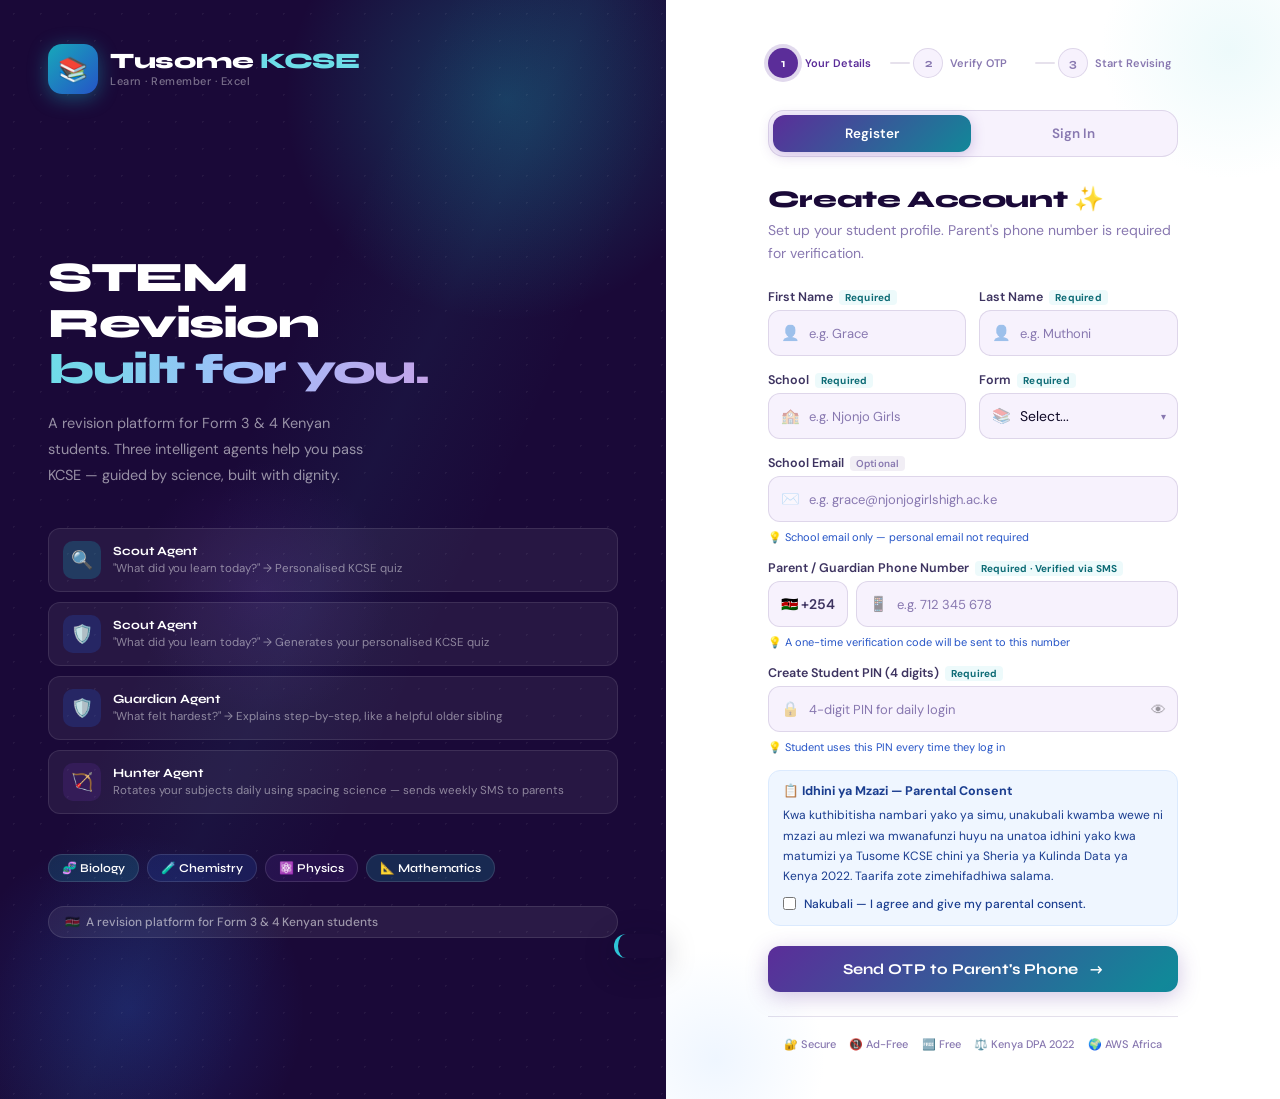
==== index.html @ 40c986d8 "Rename 01-login.html to index.html" ====
<!DOCTYPE html>
<html lang="en">
<head>
<meta charset="UTF-8">
<meta name="viewport" content="width=device-width, initial-scale=1.0">
<title>Tusome KCSE — Ingia / Login</title>
<link href="https://fonts.googleapis.com/css2?family=Syne:wght@400;600;700;800&family=DM+Sans:wght@300;400;500;600&display=swap" rel="stylesheet">
<style>
/* =============================================
   TOKENS — Purple · Teal · Blue
   ============================================= */
:root{
  --p900:#1A0938; --p800:#2A1050; --p700:#3B1870;
  --p600:#5B2D99; --p500:#7B45BF; --p400:#9E6DD4;
  --p300:#C4A3E8; --p100:#EDE5F8; --p50:#F7F2FD;

  --t800:#084F57; --t700:#0D6B75; --t600:#118899;
  --t500:#17A8BA; --t400:#2EC4D6; --t300:#6DDDE8;
  --t100:#CCF3F7; --t50:#EDFAFB;

  --b900:#0C1E4A; --b700:#1A3D8F;
  --b600:#2554C7; --b500:#3B6FE8; --b400:#6B93F0;
  --b300:#A3BCFA; --b100:#DBEAFE; --b50:#EFF6FF;

  --white:#FFFFFF;
  --bg:#F2EFFE;
  --text:#0E0826;
  --text2:#3D3360;
  --text3:#8878B0;
  --border:rgba(59,24,112,.13);
  --border2:rgba(59,24,112,.07);

  --ff-h:'Syne',sans-serif;
  --ff-b:'DM Sans',sans-serif;
  --r-xl:24px; --r-lg:16px; --r-md:12px; --r-sm:8px;
  --shadow-lg:0 24px 60px rgba(14,8,38,.2);
  --shadow-md:0 8px 30px rgba(14,8,38,.12);
  --shadow-sm:0 2px 12px rgba(14,8,38,.08);
}

*,*::before,*::after{margin:0;padding:0;box-sizing:border-box}
html{font-size:16px;-webkit-font-smoothing:antialiased}
body{font-family:var(--ff-b);background:var(--bg);color:var(--text);min-height:100vh;overflow-x:hidden}

/* =============================================
   PAGE SPLIT
   ============================================= */
.page{display:grid;grid-template-columns:52% 48%;min-height:100vh}

/* =============================================
   HERO — LEFT
   ============================================= */
.hero{
  position:relative;overflow:hidden;
  display:flex;flex-direction:column;
  padding:2.75rem 3rem;
  background:var(--p900);
}
.hbg{position:absolute;inset:0;z-index:0}
.hbg .o1{
  position:absolute;top:-140px;right:-80px;width:480px;height:480px;border-radius:50%;
  background:radial-gradient(circle,rgba(23,168,186,.3) 0%,transparent 65%);
}
.hbg .o2{
  position:absolute;bottom:-100px;left:-60px;width:380px;height:380px;border-radius:50%;
  background:radial-gradient(circle,rgba(37,84,199,.28) 0%,transparent 65%);
}
.hbg .o3{
  position:absolute;top:42%;left:20%;width:260px;height:260px;border-radius:50%;
  background:radial-gradient(circle,rgba(91,45,153,.22) 0%,transparent 70%);
}
.hbg .dots{
  position:absolute;inset:0;
  background-image:radial-gradient(circle,rgba(255,255,255,.05) 1px,transparent 1px);
  background-size:27px 27px;
}
.hbg .band{
  position:absolute;inset:0;
  background:linear-gradient(115deg,transparent 38%,rgba(46,196,214,.05) 50%,transparent 62%);
}

/* Logo */
.logo{
  position:relative;z-index:2;
  display:flex;align-items:center;gap:12px;
  margin-bottom:2.75rem;
}
.lmark{
  width:50px;height:50px;border-radius:14px;
  background:linear-gradient(135deg,var(--t500),var(--b600));
  display:flex;align-items:center;justify-content:center;
  font-size:24px;
  box-shadow:0 4px 20px rgba(23,168,186,.45);
}
.lname{display:flex;flex-direction:column;gap:2px}
.lname-main{
  font-family:var(--ff-h);font-size:22px;font-weight:800;
  color:#fff;letter-spacing:-.3px;line-height:1;
}
.lname-main em{font-style:normal;color:var(--t300)}
.lname-tag{font-size:11px;color:rgba(255,255,255,.42);letter-spacing:.5px;font-weight:500}

/* Headline */
.hmain{position:relative;z-index:2;flex:1;display:flex;flex-direction:column;justify-content:center}
.headline{
  font-family:var(--ff-h);font-size:42px;font-weight:800;
  line-height:1.1;letter-spacing:-1.5px;color:#fff;
  margin-bottom:1rem;max-width:380px;
}
.headline .g{
  background:linear-gradient(100deg,var(--t300) 0%,var(--b300) 55%,var(--p300) 100%);
  -webkit-background-clip:text;-webkit-text-fill-color:transparent;
}
.hdesc{
  font-size:14.5px;color:rgba(255,255,255,.55);
  line-height:1.8;max-width:340px;margin-bottom:2.5rem;
}

/* Three Agents */
.agents{display:flex;flex-direction:column;gap:10px;margin-bottom:2.5rem;position:relative;z-index:2}
.agent{
  display:flex;align-items:center;gap:12px;
  background:rgba(255,255,255,.06);border:1px solid rgba(255,255,255,.1);
  border-radius:var(--r-md);padding:12px 14px;
  animation:slideIn .5s cubic-bezier(.4,0,.2,1) both;
}
.agent:nth-child(2){animation-delay:.1s}
.agent:nth-child(3){animation-delay:.2s}
@keyframes slideIn{from{opacity:0;transform:translateX(-16px)}to{opacity:1;transform:none}}
.agent-icon{
  width:38px;height:38px;border-radius:10px;
  display:flex;align-items:center;justify-content:center;
  font-size:18px;flex-shrink:0;
}
.ag-s{background:rgba(23,168,186,.25)}
.ag-g{background:rgba(37,84,199,.25)}
.ag-h{background:rgba(91,45,153,.25)}
.agent-name{font-family:var(--ff-h);font-size:12.5px;font-weight:700;color:#fff;margin-bottom:2px}
.agent-desc{font-size:11.5px;color:rgba(255,255,255,.48);line-height:1.5}

/* Subjects row */
.subjs{
  display:flex;gap:8px;flex-wrap:wrap;
  position:relative;z-index:2;margin-bottom:1.5rem;
}
.subj-pill{
  padding:6px 13px;border-radius:50px;
  font-size:12px;font-weight:600;font-family:var(--ff-h);
  color:#fff;border:1px solid rgba(255,255,255,.12);
}
.sp-t{background:rgba(23,168,186,.2)}
.sp-b{background:rgba(37,84,199,.2)}
.sp-p{background:rgba(91,45,153,.2)}

/* Bottom badge */
.kbadge{
  position:relative;z-index:2;
  display:inline-flex;align-items:center;gap:7px;
  background:rgba(255,255,255,.07);border:1px solid rgba(255,255,255,.11);
  border-radius:50px;padding:7px 16px;
  font-size:12px;color:rgba(255,255,255,.55);font-weight:500;
}

/* =============================================
   FORM PANEL — RIGHT
   ============================================= */
.fpanel{
  background:var(--white);
  display:flex;align-items:center;justify-content:center;
  padding:3rem 3.5rem;position:relative;overflow:hidden;
}
.fpanel::before{
  content:'';position:absolute;top:-80px;right:-80px;width:260px;height:260px;border-radius:50%;
  background:radial-gradient(circle,var(--t50) 0%,transparent 70%);pointer-events:none;
}
.fpanel::after{
  content:'';position:absolute;bottom:-70px;left:-60px;width:220px;height:220px;border-radius:50%;
  background:radial-gradient(circle,var(--b50) 0%,transparent 70%);pointer-events:none;
}
.fbox{width:100%;max-width:410px;position:relative;z-index:1}

/* ---- STEP INDICATOR ---- */
.steps{display:flex;align-items:center;margin-bottom:2rem}
.step-item{display:flex;align-items:center;gap:7px;flex:1}
.sc{
  width:30px;height:30px;border-radius:50%;
  display:flex;align-items:center;justify-content:center;
  font-size:12px;font-weight:700;font-family:var(--ff-h);
  flex-shrink:0;transition:all .3s;
}
.step-item.done   .sc{background:var(--t500);color:#fff}
.step-item.active .sc{background:var(--p600);color:#fff;box-shadow:0 0 0 4px rgba(91,45,153,.18)}
.step-item.idle   .sc{background:var(--p50);color:var(--text3);border:1.5px solid var(--border)}
.slbl{font-size:11px;font-weight:600;transition:color .3s;white-space:nowrap}
.step-item.done   .slbl{color:var(--t600)}
.step-item.active .slbl{color:var(--p600)}
.step-item.idle   .slbl{color:var(--text3)}
.sline{flex:none;width:20px;height:2px;background:var(--border);margin:0 3px;border-radius:99px;transition:background .3s}
.sline.done{background:var(--t400)}

/* ---- TAB SWITCH (step1 only) ---- */
.tabs{
  display:grid;grid-template-columns:1fr 1fr;
  background:var(--p50);border-radius:var(--r-lg);
  padding:4px;gap:4px;margin-bottom:1.75rem;
  border:1px solid var(--border);
}
.tbtn{
  padding:10px;border:none;border-radius:var(--r-md);
  font-size:13.5px;font-weight:600;font-family:var(--ff-b);
  cursor:pointer;color:var(--text3);background:transparent;transition:all .25s;
}
.tbtn.on{
  background:linear-gradient(135deg,var(--p600),var(--t600));
  color:#fff;box-shadow:0 3px 14px rgba(91,45,153,.25);
}

/* ---- FORM HEADER ---- */
.fhead{margin-bottom:1.5rem}
.fhead h2{
  font-family:var(--ff-h);font-size:24px;font-weight:800;
  color:var(--p900);letter-spacing:-.4px;margin-bottom:5px;
}
.fhead p{font-size:14px;color:var(--text3);line-height:1.65}
.fhead .sw{font-size:12.5px;color:var(--t700);font-style:italic;margin-top:4px}

/* ---- MSG ---- */
.msg{
  border-radius:var(--r-md);padding:10px 14px;
  font-size:13px;font-weight:500;margin-bottom:1rem;
  display:none;align-items:center;gap:8px;line-height:1.5;
}
.msg.err {background:#FEF2F2;color:#B91C1C;border:1px solid #FECACA;display:flex}
.msg.ok  {background:var(--t50);color:var(--t800);border:1px solid var(--t100);display:flex}
.msg.info{background:var(--b50);color:var(--b700);border:1px solid var(--b100);display:flex}

/* ---- FIELDS ---- */
.fields{display:flex;flex-direction:column;gap:1rem}
.field{display:flex;flex-direction:column;gap:5px}
.field label{
  font-size:12.5px;font-weight:600;color:var(--text2);
  display:flex;align-items:center;gap:6px;
}
.opt-badge{
  font-size:10px;font-weight:600;color:var(--text3);
  background:var(--border2);border-radius:4px;
  padding:1px 6px;letter-spacing:.2px;
}
.req-badge{
  font-size:10px;font-weight:700;color:var(--t700);
  background:var(--t50);border-radius:4px;
  padding:1px 6px;letter-spacing:.2px;
}
.fi{position:relative}
.fic{
  position:absolute;left:13px;top:50%;transform:translateY(-50%);
  font-size:15px;pointer-events:none;opacity:.4;
}
.fi input,.fi select{
  width:100%;padding:13px 16px 13px 40px;
  border:1.5px solid var(--border);border-radius:var(--r-md);
  font-size:14px;font-family:var(--ff-b);color:var(--text);
  background:var(--p50);outline:none;
  transition:all .2s;-webkit-appearance:none;appearance:none;
}
.fi input::placeholder{color:var(--text3);font-size:13px}
.fi input:focus,.fi select:focus{
  border-color:var(--t500);background:#fff;
  box-shadow:0 0 0 4px rgba(23,168,186,.12);
}
.hint{font-size:11px;color:var(--b600);display:flex;align-items:center;gap:4px;margin-top:3px}
.frow{display:grid;grid-template-columns:1fr 1fr;gap:.8rem}
.eye{
  position:absolute;right:12px;top:50%;transform:translateY(-50%);
  background:none;border:none;cursor:pointer;
  font-size:15px;opacity:.38;transition:opacity .2s;
}
.eye:hover{opacity:.75}
.sarr{
  position:absolute;right:12px;top:50%;transform:translateY(-50%);
  font-size:10px;color:var(--text3);pointer-events:none;
}

/* Phone row */
.phone-row{display:flex;gap:8px}
.phone-code{
  padding:13px 12px;border:1.5px solid var(--border);border-radius:var(--r-md);
  background:var(--p50);font-size:14px;font-weight:600;color:var(--text2);
  display:flex;align-items:center;gap:6px;flex-shrink:0;
}
.fi-phone{flex:1}

/* OTP boxes */
.otp-row{display:flex;gap:10px;justify-content:center;margin:.75rem 0}
.otp-box{
  width:54px;height:62px;border:1.5px solid var(--border);
  border-radius:var(--r-md);background:var(--p50);
  font-size:24px;font-weight:800;font-family:var(--ff-h);
  text-align:center;color:var(--p700);outline:none;transition:all .2s;
}
.otp-box:focus{border-color:var(--t500);background:#fff;box-shadow:0 0 0 4px rgba(23,168,186,.12)}
.otp-box.filled{border-color:var(--p400)}

/* Resend */
.resend{text-align:center;font-size:13px;color:var(--text3);margin-top:.5rem}
.resend a{color:var(--t600);font-weight:600;cursor:pointer;text-decoration:none}
.resend a:hover{text-decoration:underline}

/* Consent box */
.consent-box{
  background:var(--b50);border:1px solid var(--b100);
  border-radius:var(--r-md);padding:12px 14px;
}
.consent-title{font-size:12.5px;font-weight:700;color:var(--b700);margin-bottom:6px}
.consent-text{font-size:12px;color:var(--b700);line-height:1.7;margin-bottom:8px}
.consent-check{display:flex;align-items:flex-start;gap:8px;cursor:pointer}
.consent-check input{margin-top:2px;accent-color:var(--b600);cursor:pointer}
.consent-check span{font-size:12px;color:var(--b700);font-weight:500;line-height:1.5}

/* Submit */
.bgo{
  width:100%;padding:14px;border:none;border-radius:var(--r-md);
  font-size:15px;font-weight:700;font-family:var(--ff-h);
  cursor:pointer;color:#fff;position:relative;
  background:linear-gradient(135deg,var(--p600) 0%,var(--t600) 50%,var(--b600) 100%);
  background-size:200% 100%;
  box-shadow:0 5px 22px rgba(91,45,153,.28);
  transition:all .3s;letter-spacing:.1px;
  margin-top:.25rem;
}
.bgo:hover{
  background-position:right center;
  transform:translateY(-2px);
  box-shadow:0 10px 30px rgba(23,168,186,.35);
}
.bgo:active{transform:translateY(0)}
.bgo .arr{display:inline-block;margin-left:7px;transition:transform .25s}
.bgo:hover .arr{transform:translateX(5px)}

/* Back */
.back-btn{
  display:inline-flex;align-items:center;gap:5px;
  font-size:13px;font-weight:600;color:var(--text3);
  cursor:pointer;margin-bottom:1.25rem;
  background:none;border:none;font-family:var(--ff-b);
  transition:color .2s;padding:0;
}
.back-btn:hover{color:var(--p600)}

/* Existing student card */
.student-card{
  display:flex;align-items:center;gap:12px;
  padding:12px 14px;background:var(--p50);
  border:1.5px solid var(--border);border-radius:var(--r-md);
  cursor:pointer;transition:all .2s;margin-bottom:8px;
}
.student-card:hover{border-color:var(--t500);background:var(--t50)}
.student-avatar{
  width:40px;height:40px;border-radius:50%;
  background:linear-gradient(135deg,var(--p500),var(--t500));
  display:flex;align-items:center;justify-content:center;
  font-size:15px;font-weight:800;color:#fff;font-family:var(--ff-h);
  flex-shrink:0;
}
.student-info{flex:1}
.student-name{font-size:14px;font-weight:700;color:var(--text)}
.student-meta{font-size:12px;color:var(--text3);margin-top:2px}
.student-arrow{font-size:18px;color:var(--text3)}

/* Divider */
.or-div{
  display:flex;align-items:center;gap:10px;
  margin:1.1rem 0;color:var(--text3);font-size:12px;
}
.or-div::before,.or-div::after{content:'';flex:1;height:1px;background:var(--border)}

/* Trust strip */
.trust{
  display:flex;align-items:center;justify-content:center;flex-wrap:wrap;
  gap:.85rem;margin-top:1.5rem;padding-top:1.25rem;border-top:1px solid var(--border);
}
.ti{display:flex;align-items:center;gap:5px;font-size:11px;color:var(--text3);font-weight:500}

/* =============================================
   ANIMATIONS
   ============================================= */
.logo,.hmain,.agents,.subjs,.fbox{animation:up .6s cubic-bezier(.4,0,.2,1) both}
.logo   {animation-delay:.05s}
.hmain  {animation-delay:.1s}
.agents {animation-delay:.15s}
.subjs  {animation-delay:.2s}
.fbox   {animation-delay:.28s}
@keyframes up{from{opacity:0;transform:translateY(20px)}to{opacity:1;transform:none}}

/* TOAST */
.toast{
  position:fixed;bottom:2rem;left:50%;
  transform:translateX(-50%) translateY(90px);
  background:var(--p900);color:#fff;
  padding:12px 24px;border-radius:50px;
  font-size:14px;font-weight:500;
  border-left:4px solid var(--t400);
  z-index:999;transition:transform .35s cubic-bezier(.4,0,.2,1);
  box-shadow:0 8px 32px rgba(14,8,38,.28);white-space:nowrap;
}
.toast.show{transform:translateX(-50%) translateY(0)}

/* RESPONSIVE */
@media(max-width:860px){
  .page{grid-template-columns:1fr}
  .hero{padding:2rem;min-height:auto}
  .headline{font-size:30px}
  .agents{display:none}
  .fpanel{padding:2.5rem 1.5rem}
  .frow{grid-template-columns:1fr}
}
</style>
</head>
<body>
<div class="toast" id="toast"></div>

<div class="page">

  <!-- ===== HERO ===== -->
  <aside class="hero">
    <div class="hbg">
      <div class="o1"></div><div class="o2"></div>
      <div class="o3"></div><div class="dots"></div>
      <div class="band"></div>
    </div>

    <div class="logo">
      <div class="lmark">📚</div>
      <div class="lname">
        <div class="lname-main">Tusome <em>KCSE</em></div>
        <div class="lname-tag">Learn · Remember · Excel</div>
      </div>
    </div>

    <div class="hmain">
      <h1 class="headline">
        STEM Revision<br>
        <span class="g">built for you.</span>
      </h1>
      <p class="hdesc">
        A revision platform for Form 3 &amp; 4 Kenyan students. Three intelligent agents help you pass KCSE — guided by science, built with dignity.
      </p>

      <div class="agents">
        <div class="agent">
          <div class="agent-icon ag-s">🔍</div>
          <div>
            <div class="agent-name">Scout Agent</div>
            <div class="agent-desc">"What did you learn today?" → Personalised KCSE quiz</div>
          </div>
        </div>
        <div class="agent">
          <div class="agent-icon ag-g">🛡️</div>
          <div>
            <div class="agent-name">Scout Agent</div>
            <div class="agent-desc">"What did you learn today?" → Generates your personalised KCSE quiz</div>
          </div>
        </div>
        <div class="agent">
          <div class="agent-icon ag-g">🛡️</div>
          <div>
            <div class="agent-name">Guardian Agent</div>
            <div class="agent-desc">"What felt hardest?" → Explains step-by-step, like a helpful older sibling</div>
          </div>
        </div>
        <div class="agent">
          <div class="agent-icon ag-h">🏹</div>
          <div>
            <div class="agent-name">Hunter Agent</div>
            <div class="agent-desc">Rotates your subjects daily using spacing science — sends weekly SMS to parents</div>
          </div>
        </div>
      </div>

      <div class="subjs">
        <span class="subj-pill sp-t">🧬 Biology</span>
        <span class="subj-pill sp-b">🧪 Chemistry</span>
        <span class="subj-pill sp-p">⚛️ Physics</span>
        <span class="subj-pill sp-t">📐 Mathematics</span>
      </div>

      <div class="kbadge">🇰🇪 &nbsp;A revision platform for Form 3 &amp; 4 Kenyan students</div>
    </div>
    <div></div>
  </aside>

  <!-- ===== FORM PANEL ===== -->
  <main class="fpanel">
    <div class="fbox">

      <!-- Step indicator -->
      <div class="steps" id="stepBar">
        <div class="step-item active" id="si1">
          <div class="sc">1</div>
          <div class="slbl">Your Details</div>
        </div>
        <div class="sline" id="sl1"></div>
        <div class="step-item idle" id="si2">
          <div class="sc">2</div>
          <div class="slbl">Verify OTP</div>
        </div>
        <div class="sline" id="sl2"></div>
        <div class="step-item idle" id="si3">
          <div class="sc">3</div>
          <div class="slbl">Start Revising</div>
        </div>
      </div>

      <div class="msg" id="msg" role="alert"></div>

      <!-- ==============================
           STEP 1 — REGISTER / SIGN IN
           ============================== -->
      <div id="sStep1">
        <div class="tabs">
          <button class="tbtn on" id="tab-reg" onclick="switchTab('reg')">Register</button>
          <button class="tbtn"    id="tab-in"  onclick="switchTab('in')">Sign In</button>
        </div>

        <!-- REGISTER -->
        <div id="fReg">
          <div class="fhead">
            <h2>Create Account ✨</h2>
            <p>Set up your student profile. Parent's phone number is required for verification.</p>
          </div>
          <div class="fields">

            <!-- Student name -->
            <div class="frow">
              <div class="field">
                <label>First Name <span class="req-badge">Required</span></label>
                <div class="fi">
                  <span class="fic">👤</span>
                  <input id="rFirst" type="text" placeholder="e.g. Grace">
                </div>
              </div>
              <div class="field">
                <label>Last Name <span class="req-badge">Required</span></label>
                <div class="fi">
                  <span class="fic">👤</span>
                  <input id="rLast" type="text" placeholder="e.g. Muthoni">
                </div>
              </div>
            </div>

            <!-- School + Form -->
            <div class="frow">
              <div class="field">
                <label>School <span class="req-badge">Required</span></label>
                <div class="fi">
                  <span class="fic">🏫</span>
                  <input id="rSchool" type="text" placeholder="e.g. Njonjo Girls">
                </div>
              </div>
              <div class="field">
                <label>Form <span class="req-badge">Required</span></label>
                <div class="fi">
                  <span class="fic">📚</span>
                  <select id="rForm">
                    <option value="" disabled selected>Select...</option>
                    <option value="Form 3">Form 3</option>
                    <option value="Form 4">Form 4</option>
                  </select>
                  <span class="sarr">▾</span>
                </div>
              </div>
            </div>

            <!-- School email (optional) -->
            <div class="field">
              <label>School Email <span class="opt-badge">Optional</span></label>
              <div class="fi">
                <span class="fic">✉️</span>
                <input id="rEmail" type="email" placeholder="e.g. grace@njonjogirlshigh.ac.ke">
              </div>
              <div class="hint">💡 School email only — personal email not required</div>
            </div>

            <!-- Parent phone — MANDATORY -->
            <div class="field">
              <label>
                Parent / Guardian Phone Number <span class="req-badge">Required · Verified via SMS</span>
              </label>
              <div class="phone-row">
                <div class="phone-code">🇰🇪 +254</div>
                <div class="fi fi-phone">
                  <span class="fic">📱</span>
                  <input id="rPhone" type="tel" maxlength="9"
                         placeholder="e.g. 712 345 678"
                         oninput="this.value=this.value.replace(/\D/g,'')">
                </div>
              </div>
              <div class="hint">💡 A one-time verification code will be sent to this number</div>
            </div>

            <!-- PIN -->
            <div class="field">
              <label>Create Student PIN (4 digits) <span class="req-badge">Required</span></label>
              <div class="fi">
                <span class="fic">🔒</span>
                <input id="rPin" type="password" maxlength="4"
                       placeholder="4-digit PIN for daily login"
                       oninput="this.value=this.value.replace(/\D/g,'')">
                <button class="eye" type="button" onclick="eyePw('rPin',this)">👁</button>
              </div>
              <div class="hint">💡 Student uses this PIN every time they log in</div>
            </div>

            <!-- Consent — Swahili for parent as per brief -->
            <div class="consent-box">
              <div class="consent-title">📋 Idhini ya Mzazi — Parental Consent</div>
              <div class="consent-text">
                Kwa kuthibitisha nambari yako ya simu, unakubali kwamba wewe ni mzazi au mlezi wa mwanafunzi huyu na unatoa idhini yako kwa matumizi ya Tusome KCSE chini ya Sheria ya Kulinda Data ya Kenya 2022. Taarifa zote zimehifadhiwa salama.
              </div>
              <label class="consent-check">
                <input type="checkbox" id="rConsent">
                <span>Nakubali — I agree and give my parental consent.</span>
              </label>
            </div>

            <button class="bgo" onclick="sendOTP('reg')">
              Send OTP to Parent's Phone <span class="arr">→</span>
            </button>
          </div>
        </div>

        <!-- SIGN IN -->
        <div id="fIn" style="display:none">
          <div class="fhead">
            <h2>Welcome back 👋</h2>
            <p>Enter the parent's phone number to receive your verification code.</p>
          </div>
          <div class="fields">
            <div class="field">
              <label>Parent / Guardian Phone Number <span class="req-badge">Required</span></label>
              <div class="phone-row">
                <div class="phone-code">🇰🇪 +254</div>
                <div class="fi fi-phone">
                  <span class="fic">📱</span>
                  <input id="iPhone" type="tel" maxlength="9"
                         placeholder="e.g. 712 345 678"
                         oninput="this.value=this.value.replace(/\D/g,'')">
                </div>
              </div>
              <div class="hint">💡 An OTP code will be sent to the parent's number via SMS</div>
            </div>

            <button class="bgo" onclick="sendOTP('in')">
              Send OTP Code <span class="arr">→</span>
            </button>
          </div>
        </div>
      </div>

      <!-- ==============================
           STEP 2 — OTP VERIFY
           ============================== -->
      <div id="sStep2" style="display:none">
        <button class="back-btn" onclick="goStep(1)">← Back</button>
        <div class="fhead">
          <h2>Verify OTP 🔐</h2>
          <p>A 4-digit code was sent to <strong id="phoneMask"></strong></p>
          <div class="sw" style="font-size:12px;color:var(--t700);margin-top:4px">
            📱 Nambari ya siri imetumwa kwa simu ya mzazi kupitia ujumbe mfupi.
          </div>
        </div>
        <div class="otp-row">
          <input class="otp-box" id="o1" type="tel" maxlength="1"
                 oninput="om(this,'o2')" onkeydown="ob(event,this,'')">
          <input class="otp-box" id="o2" type="tel" maxlength="1"
                 oninput="om(this,'o3')" onkeydown="ob(event,this,'o1')">
          <input class="otp-box" id="o3" type="tel" maxlength="1"
                 oninput="om(this,'o4')" onkeydown="ob(event,this,'o2')">
          <input class="otp-box" id="o4" type="tel" maxlength="1"
                 oninput="om(this,'')"   onkeydown="ob(event,this,'o3')">
        </div>
        <div class="resend" id="resendWrap">
          Resend in <strong id="timerEl">30s</strong>
        </div>
        <div class="fields" style="margin-top:1.25rem">
          <button class="bgo" onclick="verifyOTP()">
            Verify &amp; Continue <span class="arr">→</span>
          </button>
        </div>
      </div>

      <!-- ==============================
           STEP 3 — ENTER PIN / DONE
           ============================== -->
      <div id="sStep3" style="display:none">
        <button class="back-btn" onclick="goStep(1)">← Back</button>

        <!-- Existing students shown here for sign-in -->
        <div id="existingWrap" style="display:none">
          <div class="fhead">
            <h2>Choose a Student 👦👧</h2>
            <p>Select a student profile to continue.</p>
          </div>
          <div id="studentList"></div>
          <div class="or-div">or add a new student</div>
        </div>

        <!-- PIN entry -->
        <div id="pinWrap" style="display:none">
          <div class="fhead">
            <h2 id="pinTitle">Enter Your PIN 🔒</h2>
            <p id="pinSub">Enter your 4-digit PIN to continue.</p>
          </div>
          <div class="fields">
            <div class="field">
              <label>Student PIN</label>
              <div class="fi">
                <span class="fic">🔒</span>
                <input id="loginPin" type="password" maxlength="4"
                       placeholder="••••"
                       oninput="this.value=this.value.replace(/\D/g,'')">
                <button class="eye" type="button" onclick="eyePw('loginPin',this)">👁</button>
              </div>
            </div>
            <button class="bgo" onclick="doLogin()">
              Start Revising 📚 <span class="arr">→</span>
            </button>
          </div>
        </div>

        <!-- Success screen -->
        <div id="doneWrap" style="display:none;text-align:center;padding:1.5rem 0">
          <div style="font-size:56px;margin-bottom:1rem">🎉</div>
          <h2 style="font-family:var(--ff-h);font-size:22px;font-weight:800;color:var(--p900);margin-bottom:.5rem">
            Account Created!
          </h2>
          <p style="font-size:14px;color:var(--text3);line-height:1.7;margin-bottom:1.5rem">
            Welcome, <strong id="doneName"></strong>! Your profile is ready.<br>
            Your three study agents are waiting for you.
          </p>
          <button class="bgo" onclick="window.location.href='02-dashboard.html'">
            Go to Dashboard 📚 <span class="arr">→</span>
          </button>
        </div>
      </div>

      <!-- Trust strip -->
      <div class="trust">
        <div class="ti">🔐 Secure</div>
        <div class="ti">📵 Ad-Free</div>
        <div class="ti">🆓 Free</div>
        <div class="ti">⚖️ Kenya DPA 2022</div>
        <div class="ti">🌍 AWS Africa</div>
      </div>

    </div>
  </main>
</div>

<script>
/* =============================================
   DATA LAYER  (localStorage — XAMPP/MySQL later)
   Keys:
     tk_students  { [admKey]: studentObj }
     tk_parents   { [phone]: parentObj   }
     tk_session   JSON string
   ============================================= */
const S_KEY = 'tk_students';
const P_KEY = 'tk_parents';
const SESS  = 'tk_session';

const getStudents = () => { try{return JSON.parse(localStorage.getItem(S_KEY)||'{}')}catch{return{}} };
const getParents  = () => { try{return JSON.parse(localStorage.getItem(P_KEY)||'{}')}catch{return{}} };
const saveStudents = d => localStorage.setItem(S_KEY, JSON.stringify(d));
const saveParents  = d => localStorage.setItem(P_KEY, JSON.stringify(d));

/* =============================================
   STATE
   ============================================= */
let S = {
  mode: 'reg',          // 'reg' | 'in'
  phone: '',            // full e.g. +254712345678
  otp: '',              // generated OTP
  timerRef: null,
  selectedAdmKey: '',   // for sign-in PIN entry
  regData: null,        // temp store of reg form data
};

/* =============================================
   STEP MANAGER
   ============================================= */
function goStep(n){
  document.getElementById('sStep1').style.display = n===1?'block':'none';
  document.getElementById('sStep2').style.display = n===2?'block':'none';
  document.getElementById('sStep3').style.display = n===3?'block':'none';
  clearMsg();

  const cfg = [
    {id:'si1',cls:n>1?'done':n===1?'active':'idle', ln:'sl1', ldc:n>1},
    {id:'si2',cls:n>2?'done':n===2?'active':'idle', ln:'sl2', ldc:n>2},
    {id:'si3',cls:n===3?'active':'idle'},
  ];
  cfg.forEach(c => {
    const el = document.getElementById(c.id);
    el.className = 'step-item '+c.cls;
    el.style.opacity = c.cls==='idle'&&n<parseInt(c.id.replace('si',''))?'.4':'1';
    if(c.ln) document.getElementById(c.ln).className = 'sline'+(c.ldc?' done':'');
  });
}

/* =============================================
   TAB SWITCH (Register / Sign In)
   ============================================= */
function switchTab(t){
  S.mode = t;
  const isReg = t==='reg';
  document.getElementById('fReg').style.display = isReg?'block':'none';
  document.getElementById('fIn').style.display  = isReg?'none':'block';
  document.getElementById('tab-reg').classList.toggle('on', isReg);
  document.getElementById('tab-in').classList.toggle('on', !isReg);
  clearMsg();
}

/* =============================================
   SEND OTP
   ============================================= */
function sendOTP(mode){
  clearMsg();
  S.mode = mode;

  let phone = '';

  if(mode === 'reg'){
    const first   = document.getElementById('rFirst').value.trim();
    const last    = document.getElementById('rLast').value.trim();
    const school  = document.getElementById('rSchool').value.trim();
    const form    = document.getElementById('rForm').value;
    const email   = document.getElementById('rEmail').value.trim();
    const ph      = document.getElementById('rPhone').value.trim();
    const pin     = document.getElementById('rPin').value.trim();
    const consent = document.getElementById('rConsent').checked;

    if(!first)           { setMsg('err','Enter student first name. / Ingiza jina la kwanza.'); return; }
    if(!last)            { setMsg('err','Enter student last name. / Ingiza jina la ukoo.'); return; }
    if(!school)          { setMsg('err','Enter school name. / Ingiza jina la shule.'); return; }
    if(!form)            { setMsg('err','Select form. / Chagua darasa.'); return; }
    if(!ph||ph.length<9) { setMsg('err','Enter a valid 9-digit parent phone number. / Ingiza nambari sahihi ya simu ya mzazi.'); return; }
    if(!pin||pin.length!==4){ setMsg('err','Create a 4-digit student PIN. / Unda PIN ya tarakimu 4.'); return; }
    if(!consent)         { setMsg('err','Parental consent is required to continue. / Idhini ya mzazi inahitajika.'); return; }

    phone = '+254'+ph;
    S.regData = { first, last, school, form, email, pin, phone };

  } else {
    const ph = document.getElementById('iPhone').value.trim();
    if(!ph||ph.length<9){ setMsg('err','Enter a valid parent phone number. / Ingiza nambari sahihi.'); return; }
    phone = '+254'+ph;

    // Check parent exists
    const parents = getParents();
    if(!parents[phone]){ setMsg('err','No account found for this number. Please register first. / Hakuna akaunti. Tafadhali sajili kwanza.'); return; }
  }

  S.phone = phone;

  // Generate 4-digit OTP
  S.otp = Math.floor(1000 + Math.random()*9000).toString();

  // In production → Africa's Talking SMS API
  // For demo → show in toast
  showToast('📱 Demo OTP: ' + S.otp + '  (Production: sent via SMS to ' + phone + ')');

  const masked = phone.slice(0,7) + '*** ' + phone.slice(-3);
  document.getElementById('phoneMask').textContent = masked;

  goStep(2);
  startTimer();
  ['o1','o2','o3','o4'].forEach(id => document.getElementById(id).value='');
  document.getElementById('o1').focus();
}

/* =============================================
   OTP INPUTS
   ============================================= */
function om(el, nxt){
  el.value = el.value.replace(/\D/g,'');
  if(el.value && nxt) document.getElementById(nxt)?.focus();
  ['o1','o2','o3','o4'].forEach(id => {
    document.getElementById(id).classList.toggle('filled', !!document.getElementById(id).value);
  });
  const full = ['o1','o2','o3','o4'].every(id => document.getElementById(id).value);
  if(full) setTimeout(verifyOTP, 250);
}
function ob(e, el, prv){
  if(e.key==='Backspace' && !el.value && prv) document.getElementById(prv)?.focus();
}

/* =============================================
   TIMER
   ============================================= */
function startTimer(){
  clearInterval(S.timerRef);
  let secs = 30;
  const el = document.getElementById('timerEl');
  const wrap = document.getElementById('resendWrap');
  wrap.innerHTML = `Resend in <strong id="timerEl">${secs}s</strong>`;
  S.timerRef = setInterval(()=>{
    secs--;
    const t = document.getElementById('timerEl');
    if(t) t.textContent = secs+'s';
    if(secs<=0){
      clearInterval(S.timerRef);
      document.getElementById('resendWrap').innerHTML =
        `Didn't receive it? <a onclick="resendOTP()">Resend / Tuma tena</a>`;
    }
  }, 1000);
}
function resendOTP(){
  S.otp = Math.floor(1000+Math.random()*9000).toString();
  showToast('📱 New Demo OTP: '+S.otp);
  startTimer();
  ['o1','o2','o3','o4'].forEach(id=>document.getElementById(id).value='');
  document.getElementById('o1').focus();
}

/* =============================================
   VERIFY OTP
   ============================================= */
function verifyOTP(){
  clearMsg();
  const entered = ['o1','o2','o3','o4'].map(id=>document.getElementById(id).value).join('');
  if(entered.length<4){ setMsg('err','Enter all 4 digits. / Ingiza nambari zote 4.'); return; }
  if(entered !== S.otp){
    setMsg('err','Incorrect OTP. Try again. / Nambari si sahihi. Jaribu tena.');
    ['o1','o2','o3','o4'].forEach(id=>document.getElementById(id).value='');
    document.getElementById('o1').focus();
    return;
  }

  clearInterval(S.timerRef);
  goStep(3);

  if(S.mode === 'reg'){
    // Create student & parent records
    const d = S.regData;
    const admKey = d.phone + '_' + d.first.toLowerCase() + d.last.toLowerCase();

    const students = getStudents();
    const parents  = getParents();

    if(students[admKey]){
      // Already exists — just sign in
      S.selectedAdmKey = admKey;
      showPinEntry(d.first + ' ' + d.last);
      return;
    }

    students[admKey] = {
      admKey,
      name: d.first+' '+d.last,
      firstName: d.first,
      lastName: d.last,
      school: d.school,
      form: d.form,
      email: d.email||'',
      parentPhone: d.phone,
      pin: d.pin,
      joinDate: new Date().toISOString(),
      streak: 0,
      lastStudyDate: null,
      lastSubject: null,          // Hunter agent
      totalQuizzes: 0,
      totalLessons: 0,
      bestScore: 0,
      memory: [],                 // [{subject,topic,date}]
      quizHistory: [],            // [{subject,topic,score,total,date}]
      struggles: [],              // Guardian agent
    };
    saveStudents(students);

    if(!parents[d.phone]){
      parents[d.phone] = { phone: d.phone, registeredAt: new Date().toISOString(), studentKeys: [] };
    }
    if(!parents[d.phone].studentKeys.includes(admKey)){
      parents[d.phone].studentKeys.push(admKey);
    }
    saveParents(parents);

    // Set session & show done
    sessionStorage.setItem(SESS, JSON.stringify({ phone: d.phone, admKey }));
    document.getElementById('doneName').textContent = d.first;
    document.getElementById('doneWrap').style.display = 'block';
    document.getElementById('existingWrap').style.display = 'none';
    document.getElementById('pinWrap').style.display = 'none';

  } else {
    // Sign in — show student list
    const parents  = getParents();
    const students = getStudents();
    const parent   = parents[S.phone];
    const myStudents = (parent?.studentKeys||[]).map(k=>students[k]).filter(Boolean);

    if(!myStudents.length){
      setMsg('info','No students found under this number. Please register first. / Hakuna wanafunzi. Tafadhali sajili.');
      goStep(1); switchTab('reg'); return;
    }

    renderStudentList(myStudents);
    document.getElementById('existingWrap').style.display = 'block';
    document.getElementById('pinWrap').style.display = 'none';
    document.getElementById('doneWrap').style.display = 'none';
  }
}

/* =============================================
   STUDENT LIST & PIN ENTRY
   ============================================= */
function renderStudentList(students){
  const html = students.map(s => `
    <div class="student-card" onclick="selectStudent('${s.admKey}','${s.name}')">
      <div class="student-avatar">${s.firstName[0]}${s.lastName[0]}</div>
      <div class="student-info">
        <div class="student-name">${s.name}</div>
        <div class="student-meta">${s.form} · ${s.school}</div>
      </div>
      <div class="student-arrow">›</div>
    </div>`).join('');
  document.getElementById('studentList').innerHTML = html;
}

function selectStudent(admKey, name){
  S.selectedAdmKey = admKey;
  showPinEntry(name);
}

function showPinEntry(name){
  document.getElementById('existingWrap').style.display = 'none';
  document.getElementById('pinWrap').style.display = 'block';
  document.getElementById('pinTitle').textContent = 'Welcome, '+name.split(' ')[0]+' 👋';
  document.getElementById('pinSub').textContent   = 'Enter your 4-digit PIN to continue.';
  document.getElementById('loginPin').value = '';
  document.getElementById('loginPin').focus();
}

function doLogin(){
  clearMsg();
  const pin = document.getElementById('loginPin').value.trim();
  if(!pin||pin.length!==4){ setMsg('err','Enter your 4-digit PIN. / Ingiza PIN yako.'); return; }
  const students = getStudents();
  const student  = students[S.selectedAdmKey];
  if(!student){ setMsg('err','Student not found. / Mwanafunzi hajapatikana.'); return; }
  if(student.pin !== pin){ setMsg('err','Incorrect PIN. Try again. / PIN si sahihi. Jaribu tena.'); return; }

  sessionStorage.setItem(SESS, JSON.stringify({ phone: S.phone, admKey: S.selectedAdmKey }));
  showToast('✅ Karibu, '+student.firstName+'! Welcome back!');
  setTimeout(()=>{ window.location.href='02-dashboard.html'; }, 900);
}

/* =============================================
   UI HELPERS
   ============================================= */
function setMsg(type, text){
  const b=document.getElementById('msg');
  b.textContent = (type==='err'?'⚠️ ':type==='ok'?'✅ ':'ℹ️ ')+text;
  b.className='msg '+type;
}
function clearMsg(){
  const b=document.getElementById('msg');
  b.className='msg';b.textContent='';
}
function showToast(msg){
  const t=document.getElementById('toast');
  t.textContent=msg;t.classList.add('show');
  setTimeout(()=>t.classList.remove('show'),4000);
}
function eyePw(id,btn){
  const el=document.getElementById(id);
  el.type=el.type==='password'?'text':'password';
  btn.textContent=el.type==='password'?'👁':'🙈';
}

// Enter key
document.addEventListener('keydown', e=>{
  if(e.key!=='Enter') return;
  if(document.getElementById('sStep1').style.display!=='none'){
    S.mode==='reg'?sendOTP('reg'):sendOTP('in');
  } else if(document.getElementById('sStep2').style.display!=='none'){
    verifyOTP();
  } else if(document.getElementById('pinWrap').style.display!=='none'){
    doLogin();
  }
});
</script>
</body>
</html>
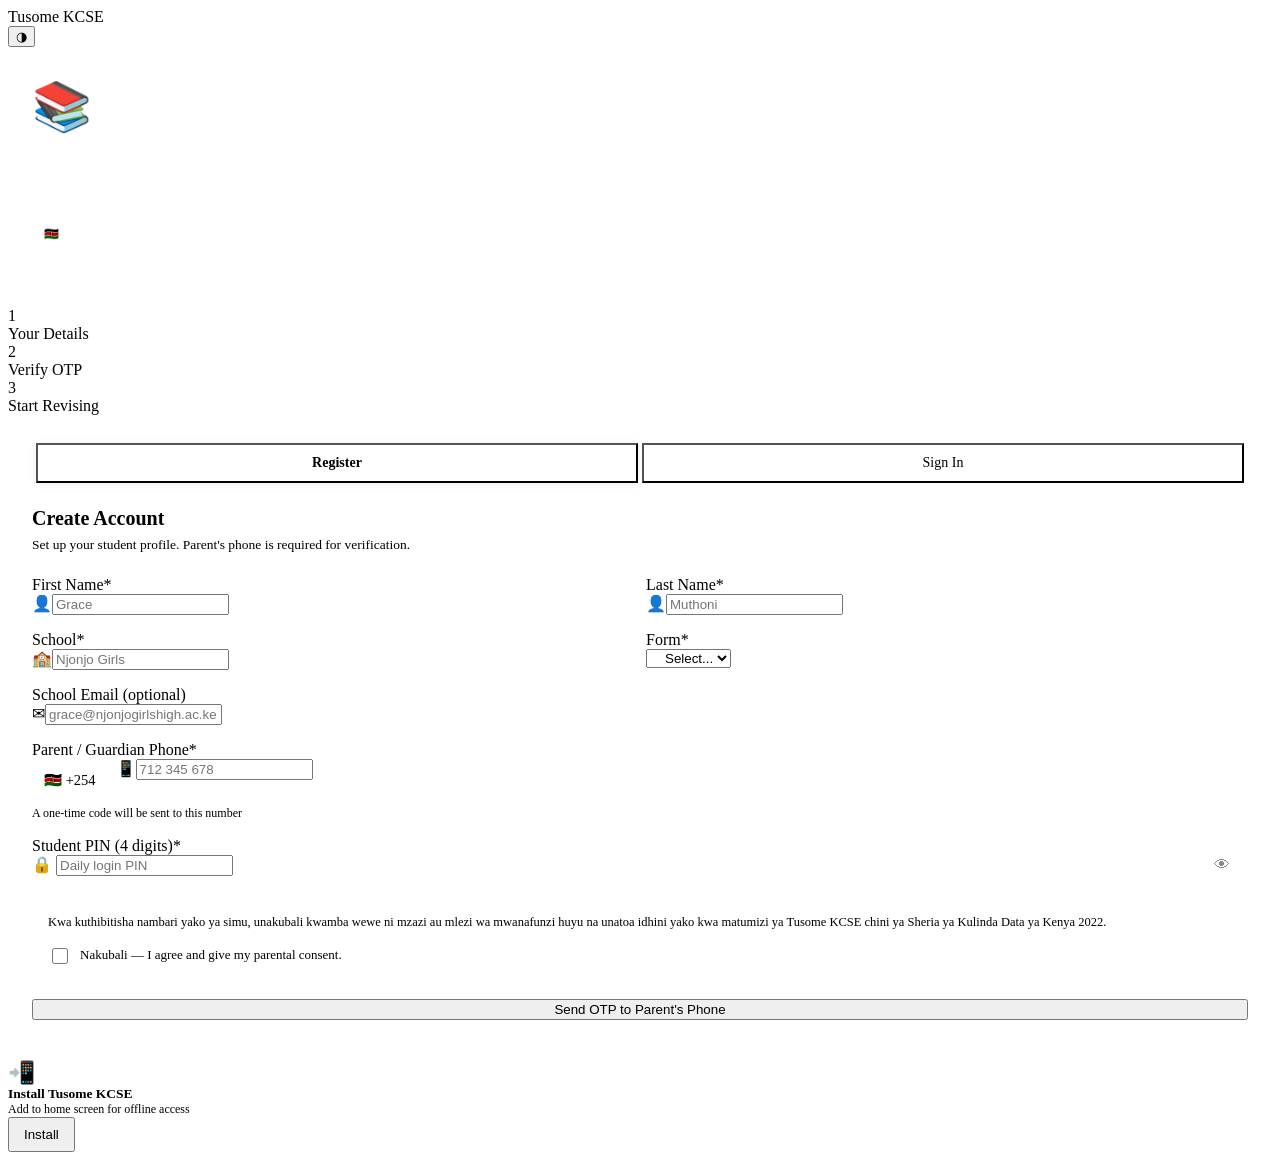
==== commit cbea9b9d: "Rename 01-login.html to index.html" ====
--- a/index.html
+++ b/index.html
@@ -2,1093 +2,542 @@
 <html lang="en">
 <head>
 <meta charset="UTF-8">
-<meta name="viewport" content="width=device-width, initial-scale=1.0">
-<title>Tusome KCSE — Ingia / Login</title>
-<link href="https://fonts.googleapis.com/css2?family=Syne:wght@400;600;700;800&family=DM+Sans:wght@300;400;500;600&display=swap" rel="stylesheet">
+<meta name="viewport" content="width=device-width, initial-scale=1.0, viewport-fit=cover">
+<meta name="theme-color" content="#6C63FF">
+<meta name="description" content="Tusome KCSE — A personalised revision platform for Form 3 and Form 4 Kenyan students preparing for KCSE STEM examinations in Biology, Chemistry, Physics and Mathematics.">
+<meta name="apple-mobile-web-app-capable" content="yes">
+<meta name="apple-mobile-web-app-status-bar-style" content="default">
+<meta name="apple-mobile-web-app-title" content="Tusome KCSE">
+<link rel="manifest" href="manifest.json">
+<link rel="icon" type="image/svg+xml" href="icons/favicon.svg">
+<link rel="apple-touch-icon" href="icons/icon-192.png">
+<title>Tusome KCSE — Login</title>
+<link rel="stylesheet" href="style.css">
 <style>
-/* =============================================
-   TOKENS — Purple · Teal · Blue
-   ============================================= */
-:root{
-  --p900:#1A0938; --p800:#2A1050; --p700:#3B1870;
-  --p600:#5B2D99; --p500:#7B45BF; --p400:#9E6DD4;
-  --p300:#C4A3E8; --p100:#EDE5F8; --p50:#F7F2FD;
-
-  --t800:#084F57; --t700:#0D6B75; --t600:#118899;
-  --t500:#17A8BA; --t400:#2EC4D6; --t300:#6DDDE8;
-  --t100:#CCF3F7; --t50:#EDFAFB;
-
-  --b900:#0C1E4A; --b700:#1A3D8F;
-  --b600:#2554C7; --b500:#3B6FE8; --b400:#6B93F0;
-  --b300:#A3BCFA; --b100:#DBEAFE; --b50:#EFF6FF;
-
-  --white:#FFFFFF;
-  --bg:#F2EFFE;
-  --text:#0E0826;
-  --text2:#3D3360;
-  --text3:#8878B0;
-  --border:rgba(59,24,112,.13);
-  --border2:rgba(59,24,112,.07);
-
-  --ff-h:'Syne',sans-serif;
-  --ff-b:'DM Sans',sans-serif;
-  --r-xl:24px; --r-lg:16px; --r-md:12px; --r-sm:8px;
-  --shadow-lg:0 24px 60px rgba(14,8,38,.2);
-  --shadow-md:0 8px 30px rgba(14,8,38,.12);
-  --shadow-sm:0 2px 12px rgba(14,8,38,.08);
-}
-
-*,*::before,*::after{margin:0;padding:0;box-sizing:border-box}
-html{font-size:16px;-webkit-font-smoothing:antialiased}
-body{font-family:var(--ff-b);background:var(--bg);color:var(--text);min-height:100vh;overflow-x:hidden}
-
-/* =============================================
-   PAGE SPLIT
-   ============================================= */
-.page{display:grid;grid-template-columns:52% 48%;min-height:100vh}
-
-/* =============================================
-   HERO — LEFT
-   ============================================= */
-.hero{
-  position:relative;overflow:hidden;
-  display:flex;flex-direction:column;
-  padding:2.75rem 3rem;
-  background:var(--p900);
-}
-.hbg{position:absolute;inset:0;z-index:0}
-.hbg .o1{
-  position:absolute;top:-140px;right:-80px;width:480px;height:480px;border-radius:50%;
-  background:radial-gradient(circle,rgba(23,168,186,.3) 0%,transparent 65%);
-}
-.hbg .o2{
-  position:absolute;bottom:-100px;left:-60px;width:380px;height:380px;border-radius:50%;
-  background:radial-gradient(circle,rgba(37,84,199,.28) 0%,transparent 65%);
-}
-.hbg .o3{
-  position:absolute;top:42%;left:20%;width:260px;height:260px;border-radius:50%;
-  background:radial-gradient(circle,rgba(91,45,153,.22) 0%,transparent 70%);
-}
-.hbg .dots{
-  position:absolute;inset:0;
-  background-image:radial-gradient(circle,rgba(255,255,255,.05) 1px,transparent 1px);
-  background-size:27px 27px;
-}
-.hbg .band{
-  position:absolute;inset:0;
-  background:linear-gradient(115deg,transparent 38%,rgba(46,196,214,.05) 50%,transparent 62%);
-}
-
-/* Logo */
-.logo{
-  position:relative;z-index:2;
-  display:flex;align-items:center;gap:12px;
-  margin-bottom:2.75rem;
-}
-.lmark{
-  width:50px;height:50px;border-radius:14px;
-  background:linear-gradient(135deg,var(--t500),var(--b600));
-  display:flex;align-items:center;justify-content:center;
-  font-size:24px;
-  box-shadow:0 4px 20px rgba(23,168,186,.45);
-}
-.lname{display:flex;flex-direction:column;gap:2px}
-.lname-main{
-  font-family:var(--ff-h);font-size:22px;font-weight:800;
-  color:#fff;letter-spacing:-.3px;line-height:1;
-}
-.lname-main em{font-style:normal;color:var(--t300)}
-.lname-tag{font-size:11px;color:rgba(255,255,255,.42);letter-spacing:.5px;font-weight:500}
-
-/* Headline */
-.hmain{position:relative;z-index:2;flex:1;display:flex;flex-direction:column;justify-content:center}
-.headline{
-  font-family:var(--ff-h);font-size:42px;font-weight:800;
-  line-height:1.1;letter-spacing:-1.5px;color:#fff;
-  margin-bottom:1rem;max-width:380px;
-}
-.headline .g{
-  background:linear-gradient(100deg,var(--t300) 0%,var(--b300) 55%,var(--p300) 100%);
-  -webkit-background-clip:text;-webkit-text-fill-color:transparent;
-}
-.hdesc{
-  font-size:14.5px;color:rgba(255,255,255,.55);
-  line-height:1.8;max-width:340px;margin-bottom:2.5rem;
-}
-
-/* Three Agents */
-.agents{display:flex;flex-direction:column;gap:10px;margin-bottom:2.5rem;position:relative;z-index:2}
-.agent{
-  display:flex;align-items:center;gap:12px;
-  background:rgba(255,255,255,.06);border:1px solid rgba(255,255,255,.1);
-  border-radius:var(--r-md);padding:12px 14px;
-  animation:slideIn .5s cubic-bezier(.4,0,.2,1) both;
-}
-.agent:nth-child(2){animation-delay:.1s}
-.agent:nth-child(3){animation-delay:.2s}
-@keyframes slideIn{from{opacity:0;transform:translateX(-16px)}to{opacity:1;transform:none}}
-.agent-icon{
-  width:38px;height:38px;border-radius:10px;
-  display:flex;align-items:center;justify-content:center;
-  font-size:18px;flex-shrink:0;
-}
-.ag-s{background:rgba(23,168,186,.25)}
-.ag-g{background:rgba(37,84,199,.25)}
-.ag-h{background:rgba(91,45,153,.25)}
-.agent-name{font-family:var(--ff-h);font-size:12.5px;font-weight:700;color:#fff;margin-bottom:2px}
-.agent-desc{font-size:11.5px;color:rgba(255,255,255,.48);line-height:1.5}
-
-/* Subjects row */
-.subjs{
-  display:flex;gap:8px;flex-wrap:wrap;
-  position:relative;z-index:2;margin-bottom:1.5rem;
-}
-.subj-pill{
-  padding:6px 13px;border-radius:50px;
-  font-size:12px;font-weight:600;font-family:var(--ff-h);
-  color:#fff;border:1px solid rgba(255,255,255,.12);
-}
-.sp-t{background:rgba(23,168,186,.2)}
-.sp-b{background:rgba(37,84,199,.2)}
-.sp-p{background:rgba(91,45,153,.2)}
-
-/* Bottom badge */
-.kbadge{
-  position:relative;z-index:2;
-  display:inline-flex;align-items:center;gap:7px;
-  background:rgba(255,255,255,.07);border:1px solid rgba(255,255,255,.11);
-  border-radius:50px;padding:7px 16px;
-  font-size:12px;color:rgba(255,255,255,.55);font-weight:500;
-}
-
-/* =============================================
-   FORM PANEL — RIGHT
-   ============================================= */
-.fpanel{
-  background:var(--white);
-  display:flex;align-items:center;justify-content:center;
-  padding:3rem 3.5rem;position:relative;overflow:hidden;
-}
-.fpanel::before{
-  content:'';position:absolute;top:-80px;right:-80px;width:260px;height:260px;border-radius:50%;
-  background:radial-gradient(circle,var(--t50) 0%,transparent 70%);pointer-events:none;
-}
-.fpanel::after{
-  content:'';position:absolute;bottom:-70px;left:-60px;width:220px;height:220px;border-radius:50%;
-  background:radial-gradient(circle,var(--b50) 0%,transparent 70%);pointer-events:none;
-}
-.fbox{width:100%;max-width:410px;position:relative;z-index:1}
-
-/* ---- STEP INDICATOR ---- */
-.steps{display:flex;align-items:center;margin-bottom:2rem}
-.step-item{display:flex;align-items:center;gap:7px;flex:1}
-.sc{
-  width:30px;height:30px;border-radius:50%;
-  display:flex;align-items:center;justify-content:center;
-  font-size:12px;font-weight:700;font-family:var(--ff-h);
-  flex-shrink:0;transition:all .3s;
-}
-.step-item.done   .sc{background:var(--t500);color:#fff}
-.step-item.active .sc{background:var(--p600);color:#fff;box-shadow:0 0 0 4px rgba(91,45,153,.18)}
-.step-item.idle   .sc{background:var(--p50);color:var(--text3);border:1.5px solid var(--border)}
-.slbl{font-size:11px;font-weight:600;transition:color .3s;white-space:nowrap}
-.step-item.done   .slbl{color:var(--t600)}
-.step-item.active .slbl{color:var(--p600)}
-.step-item.idle   .slbl{color:var(--text3)}
-.sline{flex:none;width:20px;height:2px;background:var(--border);margin:0 3px;border-radius:99px;transition:background .3s}
-.sline.done{background:var(--t400)}
-
-/* ---- TAB SWITCH (step1 only) ---- */
-.tabs{
-  display:grid;grid-template-columns:1fr 1fr;
-  background:var(--p50);border-radius:var(--r-lg);
-  padding:4px;gap:4px;margin-bottom:1.75rem;
-  border:1px solid var(--border);
-}
-.tbtn{
-  padding:10px;border:none;border-radius:var(--r-md);
-  font-size:13.5px;font-weight:600;font-family:var(--ff-b);
-  cursor:pointer;color:var(--text3);background:transparent;transition:all .25s;
-}
-.tbtn.on{
-  background:linear-gradient(135deg,var(--p600),var(--t600));
-  color:#fff;box-shadow:0 3px 14px rgba(91,45,153,.25);
-}
-
-/* ---- FORM HEADER ---- */
-.fhead{margin-bottom:1.5rem}
-.fhead h2{
-  font-family:var(--ff-h);font-size:24px;font-weight:800;
-  color:var(--p900);letter-spacing:-.4px;margin-bottom:5px;
-}
-.fhead p{font-size:14px;color:var(--text3);line-height:1.65}
-.fhead .sw{font-size:12.5px;color:var(--t700);font-style:italic;margin-top:4px}
-
-/* ---- MSG ---- */
-.msg{
-  border-radius:var(--r-md);padding:10px 14px;
-  font-size:13px;font-weight:500;margin-bottom:1rem;
-  display:none;align-items:center;gap:8px;line-height:1.5;
-}
-.msg.err {background:#FEF2F2;color:#B91C1C;border:1px solid #FECACA;display:flex}
-.msg.ok  {background:var(--t50);color:var(--t800);border:1px solid var(--t100);display:flex}
-.msg.info{background:var(--b50);color:var(--b700);border:1px solid var(--b100);display:flex}
-
-/* ---- FIELDS ---- */
+.login-hero{
+  background:var(--purple);
+  border-radius:var(--r-xl);
+  padding:2rem 1.5rem;
+  color:#fff;
+  margin-bottom:1.75rem;
+  position:relative;
+  overflow:hidden;
+}
+.login-hero::after{
+  content:'';position:absolute;
+  bottom:-40px;right:-40px;
+  width:140px;height:140px;border-radius:50%;
+  background:rgba(255,255,255,.08);
+}
+.lh-book{font-size:48px;margin-bottom:.75rem;display:block}
+.lh-title{font-size:26px;font-weight:600;margin-bottom:.35rem;line-height:1.2}
+.lh-sub{font-size:14px;opacity:.82;line-height:1.6}
+.lh-badge{
+  display:inline-flex;align-items:center;gap:6px;
+  background:rgba(255,255,255,.15);border-radius:50px;
+  padding:5px 12px;font-size:12px;font-weight:500;
+  margin-top:1rem;
+}
+.form-card{background:var(--bg);border-radius:var(--r-xl);border:1px solid var(--border);padding:1.5rem;margin-bottom:1rem}
+.form-title{font-size:20px;font-weight:600;color:var(--navy);margin-bottom:.25rem}
+.form-sub{font-size:13.5px;color:var(--muted);margin-bottom:1.25rem;line-height:1.6}
 .fields{display:flex;flex-direction:column;gap:1rem}
-.field{display:flex;flex-direction:column;gap:5px}
-.field label{
-  font-size:12.5px;font-weight:600;color:var(--text2);
-  display:flex;align-items:center;gap:6px;
-}
-.opt-badge{
-  font-size:10px;font-weight:600;color:var(--text3);
-  background:var(--border2);border-radius:4px;
-  padding:1px 6px;letter-spacing:.2px;
-}
-.req-badge{
-  font-size:10px;font-weight:700;color:var(--t700);
-  background:var(--t50);border-radius:4px;
-  padding:1px 6px;letter-spacing:.2px;
-}
-.fi{position:relative}
-.fic{
-  position:absolute;left:13px;top:50%;transform:translateY(-50%);
-  font-size:15px;pointer-events:none;opacity:.4;
-}
-.fi input,.fi select{
-  width:100%;padding:13px 16px 13px 40px;
-  border:1.5px solid var(--border);border-radius:var(--r-md);
-  font-size:14px;font-family:var(--ff-b);color:var(--text);
-  background:var(--p50);outline:none;
-  transition:all .2s;-webkit-appearance:none;appearance:none;
-}
-.fi input::placeholder{color:var(--text3);font-size:13px}
-.fi input:focus,.fi select:focus{
-  border-color:var(--t500);background:#fff;
-  box-shadow:0 0 0 4px rgba(23,168,186,.12);
-}
-.hint{font-size:11px;color:var(--b600);display:flex;align-items:center;gap:4px;margin-top:3px}
-.frow{display:grid;grid-template-columns:1fr 1fr;gap:.8rem}
-.eye{
+.phone-row{display:flex;gap:8px}
+.phone-code{
+  padding:13px 12px;border:1.5px solid var(--border);
+  border-radius:var(--r-md);background:var(--surface);
+  font-size:14.5px;font-weight:500;color:var(--slate);
+  display:flex;align-items:center;gap:6px;flex-shrink:0;
+  font-family:var(--ff);
+}
+.fi-phone{flex:1}
+.hint{font-size:12px;color:var(--teal);margin-top:4px;display:flex;align-items:center;gap:4px}
+.consent-box{
+  background:var(--surface);border:1px solid var(--border);
+  border-radius:var(--r-md);padding:1rem;margin-top:.25rem;
+}
+.consent-sw{font-size:12.5px;color:var(--slate);line-height:1.7;margin-bottom:.75rem}
+.consent-check{display:flex;align-items:flex-start;gap:9px;cursor:pointer}
+.consent-check input{margin-top:3px;accent-color:var(--purple);cursor:pointer;width:16px;height:16px;flex-shrink:0}
+.consent-check span{font-size:13px;color:var(--slate);font-weight:500;line-height:1.5}
+.pw-strength{margin-top:5px}
+.pw-bar{height:4px;border-radius:99px;background:var(--border);overflow:hidden;margin-bottom:3px}
+.pw-fill{height:100%;border-radius:99px;width:0;transition:width .3s,background .3s}
+.pw-lbl{font-size:11px;color:var(--muted)}
+.eye-btn{
   position:absolute;right:12px;top:50%;transform:translateY(-50%);
   background:none;border:none;cursor:pointer;
-  font-size:15px;opacity:.38;transition:opacity .2s;
-}
-.eye:hover{opacity:.75}
-.sarr{
-  position:absolute;right:12px;top:50%;transform:translateY(-50%);
-  font-size:10px;color:var(--text3);pointer-events:none;
-}
-
-/* Phone row */
-.phone-row{display:flex;gap:8px}
-.phone-code{
-  padding:13px 12px;border:1.5px solid var(--border);border-radius:var(--r-md);
-  background:var(--p50);font-size:14px;font-weight:600;color:var(--text2);
-  display:flex;align-items:center;gap:6px;flex-shrink:0;
-}
-.fi-phone{flex:1}
-
-/* OTP boxes */
-.otp-row{display:flex;gap:10px;justify-content:center;margin:.75rem 0}
-.otp-box{
-  width:54px;height:62px;border:1.5px solid var(--border);
-  border-radius:var(--r-md);background:var(--p50);
-  font-size:24px;font-weight:800;font-family:var(--ff-h);
-  text-align:center;color:var(--p700);outline:none;transition:all .2s;
-}
-.otp-box:focus{border-color:var(--t500);background:#fff;box-shadow:0 0 0 4px rgba(23,168,186,.12)}
-.otp-box.filled{border-color:var(--p400)}
-
-/* Resend */
-.resend{text-align:center;font-size:13px;color:var(--text3);margin-top:.5rem}
-.resend a{color:var(--t600);font-weight:600;cursor:pointer;text-decoration:none}
-.resend a:hover{text-decoration:underline}
-
-/* Consent box */
-.consent-box{
-  background:var(--b50);border:1px solid var(--b100);
-  border-radius:var(--r-md);padding:12px 14px;
-}
-.consent-title{font-size:12.5px;font-weight:700;color:var(--b700);margin-bottom:6px}
-.consent-text{font-size:12px;color:var(--b700);line-height:1.7;margin-bottom:8px}
-.consent-check{display:flex;align-items:flex-start;gap:8px;cursor:pointer}
-.consent-check input{margin-top:2px;accent-color:var(--b600);cursor:pointer}
-.consent-check span{font-size:12px;color:var(--b700);font-weight:500;line-height:1.5}
-
-/* Submit */
-.bgo{
-  width:100%;padding:14px;border:none;border-radius:var(--r-md);
-  font-size:15px;font-weight:700;font-family:var(--ff-h);
-  cursor:pointer;color:#fff;position:relative;
-  background:linear-gradient(135deg,var(--p600) 0%,var(--t600) 50%,var(--b600) 100%);
-  background-size:200% 100%;
-  box-shadow:0 5px 22px rgba(91,45,153,.28);
-  transition:all .3s;letter-spacing:.1px;
-  margin-top:.25rem;
-}
-.bgo:hover{
-  background-position:right center;
-  transform:translateY(-2px);
-  box-shadow:0 10px 30px rgba(23,168,186,.35);
-}
-.bgo:active{transform:translateY(0)}
-.bgo .arr{display:inline-block;margin-left:7px;transition:transform .25s}
-.bgo:hover .arr{transform:translateX(5px)}
-
-/* Back */
-.back-btn{
-  display:inline-flex;align-items:center;gap:5px;
-  font-size:13px;font-weight:600;color:var(--text3);
-  cursor:pointer;margin-bottom:1.25rem;
-  background:none;border:none;font-family:var(--ff-b);
-  transition:color .2s;padding:0;
-}
-.back-btn:hover{color:var(--p600)}
-
-/* Existing student card */
+  font-size:16px;opacity:.45;transition:opacity .2s;color:var(--slate);
+}
+.eye-btn:hover{opacity:.8}
 .student-card{
   display:flex;align-items:center;gap:12px;
-  padding:12px 14px;background:var(--p50);
+  padding:13px 14px;background:var(--surface);
   border:1.5px solid var(--border);border-radius:var(--r-md);
   cursor:pointer;transition:all .2s;margin-bottom:8px;
 }
-.student-card:hover{border-color:var(--t500);background:var(--t50)}
-.student-avatar{
+.student-card:hover{border-color:var(--purple);background:var(--purple-soft)}
+.sc-av{
   width:40px;height:40px;border-radius:50%;
-  background:linear-gradient(135deg,var(--p500),var(--t500));
+  background:var(--purple-soft);color:var(--purple);
   display:flex;align-items:center;justify-content:center;
-  font-size:15px;font-weight:800;color:#fff;font-family:var(--ff-h);
-  flex-shrink:0;
-}
-.student-info{flex:1}
-.student-name{font-size:14px;font-weight:700;color:var(--text)}
-.student-meta{font-size:12px;color:var(--text3);margin-top:2px}
-.student-arrow{font-size:18px;color:var(--text3)}
-
-/* Divider */
-.or-div{
-  display:flex;align-items:center;gap:10px;
-  margin:1.1rem 0;color:var(--text3);font-size:12px;
-}
-.or-div::before,.or-div::after{content:'';flex:1;height:1px;background:var(--border)}
-
-/* Trust strip */
-.trust{
-  display:flex;align-items:center;justify-content:center;flex-wrap:wrap;
-  gap:.85rem;margin-top:1.5rem;padding-top:1.25rem;border-top:1px solid var(--border);
-}
-.ti{display:flex;align-items:center;gap:5px;font-size:11px;color:var(--text3);font-weight:500}
-
-/* =============================================
-   ANIMATIONS
-   ============================================= */
-.logo,.hmain,.agents,.subjs,.fbox{animation:up .6s cubic-bezier(.4,0,.2,1) both}
-.logo   {animation-delay:.05s}
-.hmain  {animation-delay:.1s}
-.agents {animation-delay:.15s}
-.subjs  {animation-delay:.2s}
-.fbox   {animation-delay:.28s}
-@keyframes up{from{opacity:0;transform:translateY(20px)}to{opacity:1;transform:none}}
-
-/* TOAST */
-.toast{
-  position:fixed;bottom:2rem;left:50%;
-  transform:translateX(-50%) translateY(90px);
-  background:var(--p900);color:#fff;
-  padding:12px 24px;border-radius:50px;
-  font-size:14px;font-weight:500;
-  border-left:4px solid var(--t400);
-  z-index:999;transition:transform .35s cubic-bezier(.4,0,.2,1);
-  box-shadow:0 8px 32px rgba(14,8,38,.28);white-space:nowrap;
-}
-.toast.show{transform:translateX(-50%) translateY(0)}
-
-/* RESPONSIVE */
-@media(max-width:860px){
-  .page{grid-template-columns:1fr}
-  .hero{padding:2rem;min-height:auto}
-  .headline{font-size:30px}
-  .agents{display:none}
-  .fpanel{padding:2.5rem 1.5rem}
-  .frow{grid-template-columns:1fr}
-}
+  font-size:16px;font-weight:600;flex-shrink:0;
+}
+.sc-info{flex:1}
+.sc-name{font-size:14.5px;font-weight:600;color:var(--navy)}
+.sc-meta{font-size:12px;color:var(--muted);margin-top:1px}
+.sc-arr{color:var(--muted);font-size:18px}
+.success-screen{text-align:center;padding:1.5rem 0}
+.ss-icon{font-size:58px;margin-bottom:1rem;display:block;animation:pop .4s cubic-bezier(.4,0,.2,1)}
+@keyframes pop{0%{transform:scale(.5);opacity:0}80%{transform:scale(1.1)}100%{transform:scale(1);opacity:1}}
+.ss-title{font-size:22px;font-weight:600;color:var(--navy);margin-bottom:.5rem}
+.ss-sub{font-size:14px;color:var(--muted);line-height:1.7;margin-bottom:1.5rem}
+.tab-row{display:grid;grid-template-columns:1fr 1fr;gap:4px;background:var(--surface);border-radius:var(--r-md);padding:4px;margin-bottom:1.25rem;border:1px solid var(--border)}
+.tab-btn{padding:10px;border-radius:var(--r-sm);font-size:14px;font-weight:500;color:var(--muted);background:transparent;transition:all .2s;font-family:var(--ff)}
+.tab-btn.on{background:var(--bg);color:var(--purple);font-weight:600;box-shadow:0 1px 8px rgba(0,0,0,.08)}
+.resend{text-align:center;font-size:13px;color:var(--muted);margin-top:.6rem}
+.resend a{color:var(--purple);font-weight:500;cursor:pointer}
+.back-link{display:inline-flex;align-items:center;gap:5px;font-size:13.5px;font-weight:500;color:var(--muted);cursor:pointer;margin-bottom:1rem;background:none;border:none;font-family:var(--ff)}
+.back-link:hover{color:var(--purple)}
 </style>
 </head>
 <body>
 <div class="toast" id="toast"></div>
 
-<div class="page">
-
-  <!-- ===== HERO ===== -->
-  <aside class="hero">
-    <div class="hbg">
-      <div class="o1"></div><div class="o2"></div>
-      <div class="o3"></div><div class="dots"></div>
-      <div class="band"></div>
+<!-- TOP NAV -->
+<nav class="topnav">
+  <div class="topnav-title">Tusome <span>KCSE</span></div>
+  <div class="topnav-actions">
+    <button class="icon-btn" id="themeBtn" onclick="toggleTheme()" title="Toggle theme">◑</button>
+  </div>
+</nav>
+
+<div class="page-wrap fade-in">
+
+  <!-- HERO -->
+  <div class="login-hero">
+    <span class="lh-book">📚</span>
+    <div class="lh-title">STEM Revision Built for You</div>
+    <div class="lh-sub">A revision platform for Form 3 and Form 4 Kenyan students. Learn smarter, remember longer, excel in KCSE.</div>
+    <div class="lh-badge">🇰🇪 Kenya 8-4-4 · Biology · Chemistry · Physics · Mathematics</div>
+  </div>
+
+  <!-- STEP INDICATOR -->
+  <div class="steps" id="stepBar">
+    <div class="step-item active" id="si1"><div class="step-circle">1</div><div class="step-label">Your Details</div></div>
+    <div class="step-line" id="sl1"></div>
+    <div class="step-item idle" id="si2"><div class="step-circle">2</div><div class="step-label">Verify OTP</div></div>
+    <div class="step-line" id="sl2"></div>
+    <div class="step-item idle" id="si3"><div class="step-circle">3</div><div class="step-label">Start Revising</div></div>
+  </div>
+
+  <!-- MSG -->
+  <div id="msgBox" style="display:none;padding:12px 14px;border-radius:var(--r-md);font-size:13.5px;font-weight:500;margin-bottom:1rem"></div>
+
+  <!-- STEP 1 -->
+  <div id="sStep1">
+    <div class="form-card">
+      <div class="tab-row">
+        <button class="tab-btn on" id="tab-reg" onclick="switchTab('reg')">Register</button>
+        <button class="tab-btn" id="tab-in" onclick="switchTab('in')">Sign In</button>
+      </div>
+
+      <!-- REGISTER -->
+      <div id="fReg">
+        <div class="form-title">Create Account</div>
+        <div class="form-sub">Set up your student profile. Parent's phone is required for verification.</div>
+        <div class="fields">
+          <div style="display:grid;grid-template-columns:1fr 1fr;gap:.75rem">
+            <div class="field">
+              <label>First Name<span class="req">*</span></label>
+              <div class="input-icon"><span class="ico">👤</span><input class="input" id="rFirst" type="text" placeholder="Grace"></div>
+            </div>
+            <div class="field">
+              <label>Last Name<span class="req">*</span></label>
+              <div class="input-icon"><span class="ico">👤</span><input class="input" id="rLast" type="text" placeholder="Muthoni"></div>
+            </div>
+          </div>
+          <div style="display:grid;grid-template-columns:1fr 1fr;gap:.75rem">
+            <div class="field">
+              <label>School<span class="req">*</span></label>
+              <div class="input-icon"><span class="ico">🏫</span><input class="input" id="rSchool" type="text" placeholder="Njonjo Girls"></div>
+            </div>
+            <div class="field">
+              <label>Form<span class="req">*</span></label>
+              <div class="sel-wrap">
+                <select class="input" id="rForm" style="padding-left:14px">
+                  <option value="" disabled selected>Select...</option>
+                  <option>Form 3</option>
+                  <option>Form 4</option>
+                </select>
+              </div>
+            </div>
+          </div>
+          <div class="field">
+            <label>School Email<span class="opt"> (optional)</span></label>
+            <div class="input-icon"><span class="ico">✉</span><input class="input" id="rEmail" type="email" placeholder="grace@njonjogirlshigh.ac.ke"></div>
+          </div>
+          <div class="field">
+            <label>Parent / Guardian Phone<span class="req">*</span></label>
+            <div class="phone-row">
+              <div class="phone-code">🇰🇪 +254</div>
+              <div class="input-icon fi-phone"><span class="ico">📱</span><input class="input" id="rPhone" type="tel" maxlength="9" placeholder="712 345 678" oninput="this.value=this.value.replace(/\D/g,'')"></div>
+            </div>
+            <div class="hint">A one-time code will be sent to this number</div>
+          </div>
+          <div class="field">
+            <label>Student PIN (4 digits)<span class="req">*</span></label>
+            <div class="input-icon" style="position:relative">
+              <span class="ico">🔒</span>
+              <input class="input" id="rPin" type="password" maxlength="4" placeholder="Daily login PIN" oninput="this.value=this.value.replace(/\D/g,'')">
+              <button class="eye-btn" onclick="eyePw('rPin',this)">👁</button>
+            </div>
+          </div>
+          <div class="consent-box">
+            <div class="consent-sw">Kwa kuthibitisha nambari yako ya simu, unakubali kwamba wewe ni mzazi au mlezi wa mwanafunzi huyu na unatoa idhini yako kwa matumizi ya Tusome KCSE chini ya Sheria ya Kulinda Data ya Kenya 2022.</div>
+            <label class="consent-check">
+              <input type="checkbox" id="rConsent">
+              <span>Nakubali — I agree and give my parental consent.</span>
+            </label>
+          </div>
+          <button class="btn btn-primary" onclick="sendOTP('reg')">Send OTP to Parent's Phone</button>
+        </div>
+      </div>
+
+      <!-- SIGN IN -->
+      <div id="fIn" style="display:none">
+        <div class="form-title">Welcome back</div>
+        <div class="form-sub">Enter the parent's phone number to receive a verification code.</div>
+        <div class="fields">
+          <div class="field">
+            <label>Parent / Guardian Phone<span class="req">*</span></label>
+            <div class="phone-row">
+              <div class="phone-code">🇰🇪 +254</div>
+              <div class="input-icon fi-phone"><span class="ico">📱</span><input class="input" id="iPhone" type="tel" maxlength="9" placeholder="712 345 678" oninput="this.value=this.value.replace(/\D/g,'')"></div>
+            </div>
+            <div class="hint">An OTP code will be sent to the parent's number</div>
+          </div>
+          <button class="btn btn-primary" onclick="sendOTP('in')">Send OTP Code</button>
+        </div>
+      </div>
     </div>
 
-    <div class="logo">
-      <div class="lmark">📚</div>
-      <div class="lname">
-        <div class="lname-main">Tusome <em>KCSE</em></div>
-        <div class="lname-tag">Learn · Remember · Excel</div>
-      </div>
+    <!-- Install PWA -->
+    <div class="install-banner" id="installBtn" onclick="installPWA()">
+      <span style="font-size:22px">📲</span>
+      <div style="flex:1">
+        <div style="font-size:13.5px;font-weight:600;color:var(--purple)">Install Tusome KCSE</div>
+        <div style="font-size:12px;color:var(--muted)">Add to home screen for offline access</div>
+      </div>
+      <button class="btn btn-sm btn-secondary" style="width:auto;padding:8px 14px">Install</button>
     </div>
-
-    <div class="hmain">
-      <h1 class="headline">
-        STEM Revision<br>
-        <span class="g">built for you.</span>
-      </h1>
-      <p class="hdesc">
-        A revision platform for Form 3 &amp; 4 Kenyan students. Three intelligent agents help you pass KCSE — guided by science, built with dignity.
-      </p>
-
-      <div class="agents">
-        <div class="agent">
-          <div class="agent-icon ag-s">🔍</div>
-          <div>
-            <div class="agent-name">Scout Agent</div>
-            <div class="agent-desc">"What did you learn today?" → Personalised KCSE quiz</div>
-          </div>
+  </div>
+
+  <!-- STEP 2 — OTP -->
+  <div id="sStep2" style="display:none">
+    <div class="form-card">
+      <button class="back-link" onclick="goStep(1)">← Back</button>
+      <div class="form-title">Verify OTP</div>
+      <div class="form-sub">A 4-digit code was sent to <strong id="phoneMask"></strong></div>
+      <div style="font-size:12.5px;color:var(--teal);margin-bottom:1.25rem">📱 Nambari ya siri imetumwa kwa simu ya mzazi kupitia ujumbe mfupi.</div>
+      <div class="otp-row" style="margin:1.25rem 0">
+        <input class="otp-box" id="o1" type="tel" maxlength="1" oninput="om(this,'o2')" onkeydown="ob(event,this,'')">
+        <input class="otp-box" id="o2" type="tel" maxlength="1" oninput="om(this,'o3')" onkeydown="ob(event,this,'o1')">
+        <input class="otp-box" id="o3" type="tel" maxlength="1" oninput="om(this,'o4')" onkeydown="ob(event,this,'o2')">
+        <input class="otp-box" id="o4" type="tel" maxlength="1" oninput="om(this,'')"   onkeydown="ob(event,this,'o3')">
+      </div>
+      <div class="resend" id="resendWrap">Resend in <strong id="timerEl">30s</strong></div>
+      <button class="btn btn-primary" style="margin-top:1.25rem" onclick="verifyOTP()">Verify & Continue</button>
+    </div>
+  </div>
+
+  <!-- STEP 3 -->
+  <div id="sStep3" style="display:none">
+    <div class="form-card">
+      <button class="back-link" onclick="goStep(1)">← Back</button>
+
+      <!-- Existing students -->
+      <div id="existingWrap" style="display:none">
+        <div class="form-title">Choose Student</div>
+        <div class="form-sub">Select a profile or add a new student.</div>
+        <div id="studentList" style="margin-bottom:1rem"></div>
+        <div class="or-divider">or add new student</div>
+      </div>
+
+      <!-- PIN entry -->
+      <div id="pinWrap" style="display:none">
+        <div class="form-title" id="pinTitle">Enter Your PIN</div>
+        <div class="form-sub">Enter your 4-digit PIN to continue.</div>
+        <div class="fields" style="margin-top:1rem">
+          <div class="field">
+            <label>Student PIN</label>
+            <div class="input-icon" style="position:relative">
+              <span class="ico">🔒</span>
+              <input class="input" id="loginPin" type="password" maxlength="4" placeholder="••••" oninput="this.value=this.value.replace(/\D/g,'')">
+              <button class="eye-btn" onclick="eyePw('loginPin',this)">👁</button>
+            </div>
+          </div>
+          <button class="btn btn-primary" onclick="doLogin()">Start Revising</button>
         </div>
-        <div class="agent">
-          <div class="agent-icon ag-g">🛡️</div>
-          <div>
-            <div class="agent-name">Scout Agent</div>
-            <div class="agent-desc">"What did you learn today?" → Generates your personalised KCSE quiz</div>
-          </div>
+      </div>
+
+      <!-- Success -->
+      <div id="doneWrap" style="display:none" class="success-screen">
+        <span class="ss-icon">🎉</span>
+        <div class="ss-title">Account Created!</div>
+        <div class="ss-sub">Welcome, <strong id="doneName"></strong>! Your three study agents are ready. Let's start revising.</div>
+        <button class="btn btn-primary" onclick="window.location.href='02-dashboard.html'">Go to Dashboard</button>
+      </div>
+
+      <!-- New student form (for returning parent adding new student) -->
+      <div id="newStudentForm" style="display:none">
+        <div class="form-title">Add Student</div>
+        <div class="form-sub">Set up a new student profile.</div>
+        <div class="fields" style="margin-top:1rem">
+          <div style="display:grid;grid-template-columns:1fr 1fr;gap:.75rem">
+            <div class="field"><label>First Name<span class="req">*</span></label><input class="input" id="ns_first" placeholder="Grace"></div>
+            <div class="field"><label>Last Name<span class="req">*</span></label><input class="input" id="ns_last" placeholder="Muthoni"></div>
+          </div>
+          <div style="display:grid;grid-template-columns:1fr 1fr;gap:.75rem">
+            <div class="field"><label>Form<span class="req">*</span></label>
+              <div class="sel-wrap"><select class="input" id="ns_form"><option value="" disabled selected>Select...</option><option>Form 3</option><option>Form 4</option></select></div>
+            </div>
+            <div class="field"><label>School<span class="req">*</span></label><input class="input" id="ns_school" placeholder="Njonjo Girls"></div>
+          </div>
+          <div class="field"><label>Student PIN (4 digits)<span class="req">*</span></label>
+            <div class="input-icon" style="position:relative"><span class="ico">🔒</span>
+              <input class="input" id="ns_pin" type="password" maxlength="4" placeholder="••••" oninput="this.value=this.value.replace(/\D/g,'')">
+              <button class="eye-btn" onclick="eyePw('ns_pin',this)">👁</button>
+            </div>
+          </div>
+          <button class="btn btn-primary" onclick="createNewStudent()">Create Profile</button>
         </div>
-        <div class="agent">
-          <div class="agent-icon ag-g">🛡️</div>
-          <div>
-            <div class="agent-name">Guardian Agent</div>
-            <div class="agent-desc">"What felt hardest?" → Explains step-by-step, like a helpful older sibling</div>
-          </div>
-        </div>
-        <div class="agent">
-          <div class="agent-icon ag-h">🏹</div>
-          <div>
-            <div class="agent-name">Hunter Agent</div>
-            <div class="agent-desc">Rotates your subjects daily using spacing science — sends weekly SMS to parents</div>
-          </div>
-        </div>
-      </div>
-
-      <div class="subjs">
-        <span class="subj-pill sp-t">🧬 Biology</span>
-        <span class="subj-pill sp-b">🧪 Chemistry</span>
-        <span class="subj-pill sp-p">⚛️ Physics</span>
-        <span class="subj-pill sp-t">📐 Mathematics</span>
-      </div>
-
-      <div class="kbadge">🇰🇪 &nbsp;A revision platform for Form 3 &amp; 4 Kenyan students</div>
+      </div>
     </div>
-    <div></div>
-  </aside>
-
-  <!-- ===== FORM PANEL ===== -->
-  <main class="fpanel">
-    <div class="fbox">
-
-      <!-- Step indicator -->
-      <div class="steps" id="stepBar">
-        <div class="step-item active" id="si1">
-          <div class="sc">1</div>
-          <div class="slbl">Your Details</div>
-        </div>
-        <div class="sline" id="sl1"></div>
-        <div class="step-item idle" id="si2">
-          <div class="sc">2</div>
-          <div class="slbl">Verify OTP</div>
-        </div>
-        <div class="sline" id="sl2"></div>
-        <div class="step-item idle" id="si3">
-          <div class="sc">3</div>
-          <div class="slbl">Start Revising</div>
-        </div>
-      </div>
-
-      <div class="msg" id="msg" role="alert"></div>
-
-      <!-- ==============================
-           STEP 1 — REGISTER / SIGN IN
-           ============================== -->
-      <div id="sStep1">
-        <div class="tabs">
-          <button class="tbtn on" id="tab-reg" onclick="switchTab('reg')">Register</button>
-          <button class="tbtn"    id="tab-in"  onclick="switchTab('in')">Sign In</button>
-        </div>
-
-        <!-- REGISTER -->
-        <div id="fReg">
-          <div class="fhead">
-            <h2>Create Account ✨</h2>
-            <p>Set up your student profile. Parent's phone number is required for verification.</p>
-          </div>
-          <div class="fields">
-
-            <!-- Student name -->
-            <div class="frow">
-              <div class="field">
-                <label>First Name <span class="req-badge">Required</span></label>
-                <div class="fi">
-                  <span class="fic">👤</span>
-                  <input id="rFirst" type="text" placeholder="e.g. Grace">
-                </div>
-              </div>
-              <div class="field">
-                <label>Last Name <span class="req-badge">Required</span></label>
-                <div class="fi">
-                  <span class="fic">👤</span>
-                  <input id="rLast" type="text" placeholder="e.g. Muthoni">
-                </div>
-              </div>
-            </div>
-
-            <!-- School + Form -->
-            <div class="frow">
-              <div class="field">
-                <label>School <span class="req-badge">Required</span></label>
-                <div class="fi">
-                  <span class="fic">🏫</span>
-                  <input id="rSchool" type="text" placeholder="e.g. Njonjo Girls">
-                </div>
-              </div>
-              <div class="field">
-                <label>Form <span class="req-badge">Required</span></label>
-                <div class="fi">
-                  <span class="fic">📚</span>
-                  <select id="rForm">
-                    <option value="" disabled selected>Select...</option>
-                    <option value="Form 3">Form 3</option>
-                    <option value="Form 4">Form 4</option>
-                  </select>
-                  <span class="sarr">▾</span>
-                </div>
-              </div>
-            </div>
-
-            <!-- School email (optional) -->
-            <div class="field">
-              <label>School Email <span class="opt-badge">Optional</span></label>
-              <div class="fi">
-                <span class="fic">✉️</span>
-                <input id="rEmail" type="email" placeholder="e.g. grace@njonjogirlshigh.ac.ke">
-              </div>
-              <div class="hint">💡 School email only — personal email not required</div>
-            </div>
-
-            <!-- Parent phone — MANDATORY -->
-            <div class="field">
-              <label>
-                Parent / Guardian Phone Number <span class="req-badge">Required · Verified via SMS</span>
-              </label>
-              <div class="phone-row">
-                <div class="phone-code">🇰🇪 +254</div>
-                <div class="fi fi-phone">
-                  <span class="fic">📱</span>
-                  <input id="rPhone" type="tel" maxlength="9"
-                         placeholder="e.g. 712 345 678"
-                         oninput="this.value=this.value.replace(/\D/g,'')">
-                </div>
-              </div>
-              <div class="hint">💡 A one-time verification code will be sent to this number</div>
-            </div>
-
-            <!-- PIN -->
-            <div class="field">
-              <label>Create Student PIN (4 digits) <span class="req-badge">Required</span></label>
-              <div class="fi">
-                <span class="fic">🔒</span>
-                <input id="rPin" type="password" maxlength="4"
-                       placeholder="4-digit PIN for daily login"
-                       oninput="this.value=this.value.replace(/\D/g,'')">
-                <button class="eye" type="button" onclick="eyePw('rPin',this)">👁</button>
-              </div>
-              <div class="hint">💡 Student uses this PIN every time they log in</div>
-            </div>
-
-            <!-- Consent — Swahili for parent as per brief -->
-            <div class="consent-box">
-              <div class="consent-title">📋 Idhini ya Mzazi — Parental Consent</div>
-              <div class="consent-text">
-                Kwa kuthibitisha nambari yako ya simu, unakubali kwamba wewe ni mzazi au mlezi wa mwanafunzi huyu na unatoa idhini yako kwa matumizi ya Tusome KCSE chini ya Sheria ya Kulinda Data ya Kenya 2022. Taarifa zote zimehifadhiwa salama.
-              </div>
-              <label class="consent-check">
-                <input type="checkbox" id="rConsent">
-                <span>Nakubali — I agree and give my parental consent.</span>
-              </label>
-            </div>
-
-            <button class="bgo" onclick="sendOTP('reg')">
-              Send OTP to Parent's Phone <span class="arr">→</span>
-            </button>
-          </div>
-        </div>
-
-        <!-- SIGN IN -->
-        <div id="fIn" style="display:none">
-          <div class="fhead">
-            <h2>Welcome back 👋</h2>
-            <p>Enter the parent's phone number to receive your verification code.</p>
-          </div>
-          <div class="fields">
-            <div class="field">
-              <label>Parent / Guardian Phone Number <span class="req-badge">Required</span></label>
-              <div class="phone-row">
-                <div class="phone-code">🇰🇪 +254</div>
-                <div class="fi fi-phone">
-                  <span class="fic">📱</span>
-                  <input id="iPhone" type="tel" maxlength="9"
-                         placeholder="e.g. 712 345 678"
-                         oninput="this.value=this.value.replace(/\D/g,'')">
-                </div>
-              </div>
-              <div class="hint">💡 An OTP code will be sent to the parent's number via SMS</div>
-            </div>
-
-            <button class="bgo" onclick="sendOTP('in')">
-              Send OTP Code <span class="arr">→</span>
-            </button>
-          </div>
-        </div>
-      </div>
-
-      <!-- ==============================
-           STEP 2 — OTP VERIFY
-           ============================== -->
-      <div id="sStep2" style="display:none">
-        <button class="back-btn" onclick="goStep(1)">← Back</button>
-        <div class="fhead">
-          <h2>Verify OTP 🔐</h2>
-          <p>A 4-digit code was sent to <strong id="phoneMask"></strong></p>
-          <div class="sw" style="font-size:12px;color:var(--t700);margin-top:4px">
-            📱 Nambari ya siri imetumwa kwa simu ya mzazi kupitia ujumbe mfupi.
-          </div>
-        </div>
-        <div class="otp-row">
-          <input class="otp-box" id="o1" type="tel" maxlength="1"
-                 oninput="om(this,'o2')" onkeydown="ob(event,this,'')">
-          <input class="otp-box" id="o2" type="tel" maxlength="1"
-                 oninput="om(this,'o3')" onkeydown="ob(event,this,'o1')">
-          <input class="otp-box" id="o3" type="tel" maxlength="1"
-                 oninput="om(this,'o4')" onkeydown="ob(event,this,'o2')">
-          <input class="otp-box" id="o4" type="tel" maxlength="1"
-                 oninput="om(this,'')"   onkeydown="ob(event,this,'o3')">
-        </div>
-        <div class="resend" id="resendWrap">
-          Resend in <strong id="timerEl">30s</strong>
-        </div>
-        <div class="fields" style="margin-top:1.25rem">
-          <button class="bgo" onclick="verifyOTP()">
-            Verify &amp; Continue <span class="arr">→</span>
-          </button>
-        </div>
-      </div>
-
-      <!-- ==============================
-           STEP 3 — ENTER PIN / DONE
-           ============================== -->
-      <div id="sStep3" style="display:none">
-        <button class="back-btn" onclick="goStep(1)">← Back</button>
-
-        <!-- Existing students shown here for sign-in -->
-        <div id="existingWrap" style="display:none">
-          <div class="fhead">
-            <h2>Choose a Student 👦👧</h2>
-            <p>Select a student profile to continue.</p>
-          </div>
-          <div id="studentList"></div>
-          <div class="or-div">or add a new student</div>
-        </div>
-
-        <!-- PIN entry -->
-        <div id="pinWrap" style="display:none">
-          <div class="fhead">
-            <h2 id="pinTitle">Enter Your PIN 🔒</h2>
-            <p id="pinSub">Enter your 4-digit PIN to continue.</p>
-          </div>
-          <div class="fields">
-            <div class="field">
-              <label>Student PIN</label>
-              <div class="fi">
-                <span class="fic">🔒</span>
-                <input id="loginPin" type="password" maxlength="4"
-                       placeholder="••••"
-                       oninput="this.value=this.value.replace(/\D/g,'')">
-                <button class="eye" type="button" onclick="eyePw('loginPin',this)">👁</button>
-              </div>
-            </div>
-            <button class="bgo" onclick="doLogin()">
-              Start Revising 📚 <span class="arr">→</span>
-            </button>
-          </div>
-        </div>
-
-        <!-- Success screen -->
-        <div id="doneWrap" style="display:none;text-align:center;padding:1.5rem 0">
-          <div style="font-size:56px;margin-bottom:1rem">🎉</div>
-          <h2 style="font-family:var(--ff-h);font-size:22px;font-weight:800;color:var(--p900);margin-bottom:.5rem">
-            Account Created!
-          </h2>
-          <p style="font-size:14px;color:var(--text3);line-height:1.7;margin-bottom:1.5rem">
-            Welcome, <strong id="doneName"></strong>! Your profile is ready.<br>
-            Your three study agents are waiting for you.
-          </p>
-          <button class="bgo" onclick="window.location.href='02-dashboard.html'">
-            Go to Dashboard 📚 <span class="arr">→</span>
-          </button>
-        </div>
-      </div>
-
-      <!-- Trust strip -->
-      <div class="trust">
-        <div class="ti">🔐 Secure</div>
-        <div class="ti">📵 Ad-Free</div>
-        <div class="ti">🆓 Free</div>
-        <div class="ti">⚖️ Kenya DPA 2022</div>
-        <div class="ti">🌍 AWS Africa</div>
-      </div>
-
-    </div>
-  </main>
+  </div>
+
 </div>
 
+<script src="app.js"></script>
 <script>
-/* =============================================
-   DATA LAYER  (localStorage — XAMPP/MySQL later)
-   Keys:
-     tk_students  { [admKey]: studentObj }
-     tk_parents   { [phone]: parentObj   }
-     tk_session   JSON string
-   ============================================= */
-const S_KEY = 'tk_students';
-const P_KEY = 'tk_parents';
-const SESS  = 'tk_session';
-
-const getStudents = () => { try{return JSON.parse(localStorage.getItem(S_KEY)||'{}')}catch{return{}} };
-const getParents  = () => { try{return JSON.parse(localStorage.getItem(P_KEY)||'{}')}catch{return{}} };
-const saveStudents = d => localStorage.setItem(S_KEY, JSON.stringify(d));
-const saveParents  = d => localStorage.setItem(P_KEY, JSON.stringify(d));
-
-/* =============================================
-   STATE
-   ============================================= */
-let S = {
-  mode: 'reg',          // 'reg' | 'in'
-  phone: '',            // full e.g. +254712345678
-  otp: '',              // generated OTP
-  timerRef: null,
-  selectedAdmKey: '',   // for sign-in PIN entry
-  regData: null,        // temp store of reg form data
-};
-
-/* =============================================
-   STEP MANAGER
-   ============================================= */
-function goStep(n){
-  document.getElementById('sStep1').style.display = n===1?'block':'none';
-  document.getElementById('sStep2').style.display = n===2?'block':'none';
-  document.getElementById('sStep3').style.display = n===3?'block':'none';
-  clearMsg();
-
-  const cfg = [
-    {id:'si1',cls:n>1?'done':n===1?'active':'idle', ln:'sl1', ldc:n>1},
-    {id:'si2',cls:n>2?'done':n===2?'active':'idle', ln:'sl2', ldc:n>2},
-    {id:'si3',cls:n===3?'active':'idle'},
-  ];
-  cfg.forEach(c => {
-    const el = document.getElementById(c.id);
-    el.className = 'step-item '+c.cls;
-    el.style.opacity = c.cls==='idle'&&n<parseInt(c.id.replace('si',''))?'.4':'1';
-    if(c.ln) document.getElementById(c.ln).className = 'sline'+(c.ldc?' done':'');
-  });
-}
-
-/* =============================================
-   TAB SWITCH (Register / Sign In)
-   ============================================= */
-function switchTab(t){
+/* ---- STATE ---- */
+let S = { mode:'reg', phone:'', otp:'', timerRef:null, regData:null, selectedAdmKey:'' };
+
+/* ---- INIT ---- */
+document.addEventListener('DOMContentLoaded', () => {
+  applyTheme();
+  document.getElementById('themeBtn').textContent = (localStorage.getItem('tk_theme')||'light') === 'dark' ? '☀' : '◑';
+  // Check session
+  const sess = DB.session();
+  if(sess && DB.students()[sess.admKey]) {
+    window.location.href = '02-dashboard.html';
+  }
+  // Offline banner
+  if(!navigator.onLine) toast('You are offline — some features may be limited', 'error');
+});
+
+/* ---- TAB ---- */
+function switchTab(t) {
   S.mode = t;
-  const isReg = t==='reg';
-  document.getElementById('fReg').style.display = isReg?'block':'none';
-  document.getElementById('fIn').style.display  = isReg?'none':'block';
+  const isReg = t === 'reg';
+  document.getElementById('fReg').style.display = isReg ? 'block' : 'none';
+  document.getElementById('fIn').style.display  = isReg ? 'none'  : 'block';
   document.getElementById('tab-reg').classList.toggle('on', isReg);
   document.getElementById('tab-in').classList.toggle('on', !isReg);
   clearMsg();
 }
 
-/* =============================================
-   SEND OTP
-   ============================================= */
-function sendOTP(mode){
+/* ---- STEPS ---- */
+function goStep(n) {
+  ['sStep1','sStep2','sStep3'].forEach((id,i) => document.getElementById(id).style.display = i+1===n ? 'block':'none');
   clearMsg();
-  S.mode = mode;
-
+  const cfg = [{id:'si1',ln:'sl1'},{id:'si2',ln:'sl2'},{id:'si3'}];
+  cfg.forEach((c,i) => {
+    const el = document.getElementById(c.id);
+    const cls = i+1 < n ? 'done' : i+1 === n ? 'active' : 'idle';
+    el.className = 'step-item ' + cls;
+    if(c.ln) document.getElementById(c.ln).className = 'step-line' + (i+1 < n ? ' done' : '');
+  });
+}
+
+/* ---- MSG ---- */
+function setMsg(type, text) {
+  const b = document.getElementById('msgBox');
+  b.textContent = (type==='err'?'⚠ ':'✓ ') + text;
+  b.style.display = 'block';
+  b.style.background = type==='err' ? 'var(--red-soft)' : 'var(--green-soft)';
+  b.style.color = type==='err' ? 'var(--red)' : 'var(--green)';
+  b.style.border = type==='err' ? '1px solid var(--red)' : '1px solid var(--green)';
+}
+function clearMsg() { document.getElementById('msgBox').style.display = 'none'; }
+
+/* ---- OTP ---- */
+function sendOTP(mode) {
+  clearMsg(); S.mode = mode;
   let phone = '';
-
-  if(mode === 'reg'){
-    const first   = document.getElementById('rFirst').value.trim();
-    const last    = document.getElementById('rLast').value.trim();
-    const school  = document.getElementById('rSchool').value.trim();
-    const form    = document.getElementById('rForm').value;
-    const email   = document.getElementById('rEmail').value.trim();
-    const ph      = document.getElementById('rPhone').value.trim();
-    const pin     = document.getElementById('rPin').value.trim();
-    const consent = document.getElementById('rConsent').checked;
-
-    if(!first)           { setMsg('err','Enter student first name. / Ingiza jina la kwanza.'); return; }
-    if(!last)            { setMsg('err','Enter student last name. / Ingiza jina la ukoo.'); return; }
-    if(!school)          { setMsg('err','Enter school name. / Ingiza jina la shule.'); return; }
-    if(!form)            { setMsg('err','Select form. / Chagua darasa.'); return; }
-    if(!ph||ph.length<9) { setMsg('err','Enter a valid 9-digit parent phone number. / Ingiza nambari sahihi ya simu ya mzazi.'); return; }
-    if(!pin||pin.length!==4){ setMsg('err','Create a 4-digit student PIN. / Unda PIN ya tarakimu 4.'); return; }
-    if(!consent)         { setMsg('err','Parental consent is required to continue. / Idhini ya mzazi inahitajika.'); return; }
-
+  if(mode === 'reg') {
+    const first=document.getElementById('rFirst').value.trim();
+    const last=document.getElementById('rLast').value.trim();
+    const school=document.getElementById('rSchool').value.trim();
+    const form=document.getElementById('rForm').value;
+    const ph=document.getElementById('rPhone').value.trim();
+    const pin=document.getElementById('rPin').value.trim();
+    const consent=document.getElementById('rConsent').checked;
+    if(!first) { setMsg('err','Enter first name'); return; }
+    if(!last)  { setMsg('err','Enter last name');  return; }
+    if(!school){ setMsg('err','Enter school name');return; }
+    if(!form)  { setMsg('err','Select your form'); return; }
+    if(!ph||ph.length<9) { setMsg('err','Enter a valid 9-digit parent phone number'); return; }
+    if(!pin||pin.length!==4) { setMsg('err','Create a 4-digit student PIN'); return; }
+    if(!consent) { setMsg('err','Parental consent is required to continue'); return; }
     phone = '+254'+ph;
-    S.regData = { first, last, school, form, email, pin, phone };
-
+    S.regData = { first, last, school, form, email:document.getElementById('rEmail').value.trim(), pin, phone };
   } else {
     const ph = document.getElementById('iPhone').value.trim();
-    if(!ph||ph.length<9){ setMsg('err','Enter a valid parent phone number. / Ingiza nambari sahihi.'); return; }
+    if(!ph||ph.length<9) { setMsg('err','Enter a valid parent phone number'); return; }
     phone = '+254'+ph;
-
-    // Check parent exists
-    const parents = getParents();
-    if(!parents[phone]){ setMsg('err','No account found for this number. Please register first. / Hakuna akaunti. Tafadhali sajili kwanza.'); return; }
+    if(!DB.parents()[phone]) { setMsg('err','No account found. Please register first.'); return; }
   }
-
   S.phone = phone;
-
-  // Generate 4-digit OTP
-  S.otp = Math.floor(1000 + Math.random()*9000).toString();
-
-  // In production → Africa's Talking SMS API
-  // For demo → show in toast
-  showToast('📱 Demo OTP: ' + S.otp + '  (Production: sent via SMS to ' + phone + ')');
-
-  const masked = phone.slice(0,7) + '*** ' + phone.slice(-3);
+  S.otp = Math.floor(1000+Math.random()*9000).toString();
+  toast('Demo OTP: ' + S.otp + ' (Production: sent via SMS)');
+  const masked = phone.slice(0,7)+'***'+phone.slice(-3);
   document.getElementById('phoneMask').textContent = masked;
-
   goStep(2);
   startTimer();
-  ['o1','o2','o3','o4'].forEach(id => document.getElementById(id).value='');
-  document.getElementById('o1').focus();
-}
-
-/* =============================================
-   OTP INPUTS
-   ============================================= */
-function om(el, nxt){
-  el.value = el.value.replace(/\D/g,'');
-  if(el.value && nxt) document.getElementById(nxt)?.focus();
-  ['o1','o2','o3','o4'].forEach(id => {
-    document.getElementById(id).classList.toggle('filled', !!document.getElementById(id).value);
-  });
-  const full = ['o1','o2','o3','o4'].every(id => document.getElementById(id).value);
-  if(full) setTimeout(verifyOTP, 250);
-}
-function ob(e, el, prv){
-  if(e.key==='Backspace' && !el.value && prv) document.getElementById(prv)?.focus();
-}
-
-/* =============================================
-   TIMER
-   ============================================= */
-function startTimer(){
-  clearInterval(S.timerRef);
-  let secs = 30;
-  const el = document.getElementById('timerEl');
-  const wrap = document.getElementById('resendWrap');
-  wrap.innerHTML = `Resend in <strong id="timerEl">${secs}s</strong>`;
-  S.timerRef = setInterval(()=>{
-    secs--;
-    const t = document.getElementById('timerEl');
-    if(t) t.textContent = secs+'s';
-    if(secs<=0){
-      clearInterval(S.timerRef);
-      document.getElementById('resendWrap').innerHTML =
-        `Didn't receive it? <a onclick="resendOTP()">Resend / Tuma tena</a>`;
-    }
-  }, 1000);
-}
-function resendOTP(){
-  S.otp = Math.floor(1000+Math.random()*9000).toString();
-  showToast('📱 New Demo OTP: '+S.otp);
+  ['o1','o2','o3','o4'].forEach(id=>document.getElementById(id).value='');
+  setTimeout(()=>document.getElementById('o1').focus(),300);
+}
+
+function om(el,nxt) {
+  el.value=el.value.replace(/\D/g,'');
+  if(el.value&&nxt) document.getElementById(nxt)?.focus();
+  ['o1','o2','o3','o4'].forEach(id=>document.getElementById(id).classList.toggle('filled',!!document.getElementById(id).value));
+  const full=['o1','o2','o3','o4'].every(id=>document.getElementById(id).value);
+  if(full) setTimeout(verifyOTP,300);
+}
+function ob(e,el,prv) { if(e.key==='Backspace'&&!el.value&&prv) document.getElementById(prv)?.focus(); }
+
+function startTimer() {
+  clearInterval(S.timerRef); let s=30;
+  const wrap=document.getElementById('resendWrap');
+  wrap.innerHTML='Resend in <strong id="timerEl">30s</strong>';
+  S.timerRef=setInterval(()=>{
+    s--;
+    const t=document.getElementById('timerEl');
+    if(t) t.textContent=s+'s';
+    if(s<=0){ clearInterval(S.timerRef); wrap.innerHTML='Didn\'t get it? <a onclick="resendOTP()">Resend</a>'; }
+  },1000);
+}
+function resendOTP() {
+  S.otp=Math.floor(1000+Math.random()*9000).toString();
+  toast('New Demo OTP: '+S.otp);
   startTimer();
   ['o1','o2','o3','o4'].forEach(id=>document.getElementById(id).value='');
   document.getElementById('o1').focus();
 }
 
-/* =============================================
-   VERIFY OTP
-   ============================================= */
-function verifyOTP(){
+function verifyOTP() {
   clearMsg();
-  const entered = ['o1','o2','o3','o4'].map(id=>document.getElementById(id).value).join('');
-  if(entered.length<4){ setMsg('err','Enter all 4 digits. / Ingiza nambari zote 4.'); return; }
-  if(entered !== S.otp){
-    setMsg('err','Incorrect OTP. Try again. / Nambari si sahihi. Jaribu tena.');
-    ['o1','o2','o3','o4'].forEach(id=>document.getElementById(id).value='');
-    document.getElementById('o1').focus();
-    return;
-  }
-
+  const entered=['o1','o2','o3','o4'].map(id=>document.getElementById(id).value).join('');
+  if(entered.length<4){ setMsg('err','Enter all 4 digits'); return; }
+  if(entered!==S.otp){ setMsg('err','Incorrect code. Try again.'); ['o1','o2','o3','o4'].forEach(id=>document.getElementById(id).value=''); document.getElementById('o1').focus(); return; }
   clearInterval(S.timerRef);
   goStep(3);
-
-  if(S.mode === 'reg'){
-    // Create student & parent records
-    const d = S.regData;
-    const admKey = d.phone + '_' + d.first.toLowerCase() + d.last.toLowerCase();
-
-    const students = getStudents();
-    const parents  = getParents();
-
-    if(students[admKey]){
-      // Already exists — just sign in
-      S.selectedAdmKey = admKey;
-      showPinEntry(d.first + ' ' + d.last);
-      return;
-    }
-
-    students[admKey] = {
-      admKey,
-      name: d.first+' '+d.last,
-      firstName: d.first,
-      lastName: d.last,
-      school: d.school,
-      form: d.form,
-      email: d.email||'',
-      parentPhone: d.phone,
-      pin: d.pin,
-      joinDate: new Date().toISOString(),
-      streak: 0,
-      lastStudyDate: null,
-      lastSubject: null,          // Hunter agent
-      totalQuizzes: 0,
-      totalLessons: 0,
-      bestScore: 0,
-      memory: [],                 // [{subject,topic,date}]
-      quizHistory: [],            // [{subject,topic,score,total,date}]
-      struggles: [],              // Guardian agent
-    };
-    saveStudents(students);
-
-    if(!parents[d.phone]){
-      parents[d.phone] = { phone: d.phone, registeredAt: new Date().toISOString(), studentKeys: [] };
-    }
-    if(!parents[d.phone].studentKeys.includes(admKey)){
-      parents[d.phone].studentKeys.push(admKey);
-    }
-    saveParents(parents);
-
-    // Set session & show done
-    sessionStorage.setItem(SESS, JSON.stringify({ phone: d.phone, admKey }));
-    document.getElementById('doneName').textContent = d.first;
-    document.getElementById('doneWrap').style.display = 'block';
-    document.getElementById('existingWrap').style.display = 'none';
-    document.getElementById('pinWrap').style.display = 'none';
-
+  if(S.mode==='reg') {
+    const d=S.regData;
+    const admKey=d.phone+'_'+d.first.toLowerCase()+d.last.toLowerCase();
+    const students=DB.students(), parents=DB.parents();
+    if(students[admKey]){ S.selectedAdmKey=admKey; showPinEntry(d.first+' '+d.last); return; }
+    students[admKey]={ admKey, name:d.first+' '+d.last, firstName:d.first, lastName:d.last, school:d.school, form:d.form, email:d.email||'', parentPhone:d.phone, pin:d.pin, joinDate:new Date().toISOString(), streak:0, lastStudyDate:null, lastSubject:null, totalQuizzes:0, totalLessons:0, bestScore:0, memory:[], quizHistory:[], struggles:[] };
+    DB.save.students(students);
+    if(!parents[d.phone]) parents[d.phone]={phone:d.phone,registeredAt:new Date().toISOString(),studentKeys:[]};
+    if(!parents[d.phone].studentKeys.includes(admKey)) parents[d.phone].studentKeys.push(admKey);
+    DB.save.parents(parents);
+    DB.save.session({phone:d.phone,admKey});
+    document.getElementById('doneName').textContent=d.first;
+    document.getElementById('doneWrap').style.display='block';
+    document.getElementById('existingWrap').style.display='none';
+    document.getElementById('pinWrap').style.display='none';
+    document.getElementById('newStudentForm').style.display='none';
   } else {
-    // Sign in — show student list
-    const parents  = getParents();
-    const students = getStudents();
-    const parent   = parents[S.phone];
-    const myStudents = (parent?.studentKeys||[]).map(k=>students[k]).filter(Boolean);
-
-    if(!myStudents.length){
-      setMsg('info','No students found under this number. Please register first. / Hakuna wanafunzi. Tafadhali sajili.');
-      goStep(1); switchTab('reg'); return;
-    }
-
-    renderStudentList(myStudents);
-    document.getElementById('existingWrap').style.display = 'block';
-    document.getElementById('pinWrap').style.display = 'none';
-    document.getElementById('doneWrap').style.display = 'none';
+    const parent=DB.parents()[S.phone];
+    const myStudents=(parent?.studentKeys||[]).map(k=>DB.students()[k]).filter(Boolean);
+    if(!myStudents.length){ setMsg('err','No students found. Please register.'); goStep(1); switchTab('reg'); return; }
+    renderStudents(myStudents);
+    document.getElementById('existingWrap').style.display='block';
+    document.getElementById('pinWrap').style.display='none';
+    document.getElementById('doneWrap').style.display='none';
+    document.getElementById('newStudentForm').style.display='none';
   }
 }
 
-/* =============================================
-   STUDENT LIST & PIN ENTRY
-   ============================================= */
-function renderStudentList(students){
-  const html = students.map(s => `
+function renderStudents(students) {
+  document.getElementById('studentList').innerHTML = students.map(s=>`
     <div class="student-card" onclick="selectStudent('${s.admKey}','${s.name}')">
-      <div class="student-avatar">${s.firstName[0]}${s.lastName[0]}</div>
-      <div class="student-info">
-        <div class="student-name">${s.name}</div>
-        <div class="student-meta">${s.form} · ${s.school}</div>
-      </div>
-      <div class="student-arrow">›</div>
+      <div class="sc-av">${s.firstName[0]}${s.lastName[0]}</div>
+      <div class="sc-info"><div class="sc-name">${s.name}</div><div class="sc-meta">${s.form} · ${s.school}</div></div>
+      <div class="sc-arr">›</div>
     </div>`).join('');
-  document.getElementById('studentList').innerHTML = html;
-}
-
-function selectStudent(admKey, name){
-  S.selectedAdmKey = admKey;
-  showPinEntry(name);
-}
-
-function showPinEntry(name){
-  document.getElementById('existingWrap').style.display = 'none';
-  document.getElementById('pinWrap').style.display = 'block';
-  document.getElementById('pinTitle').textContent = 'Welcome, '+name.split(' ')[0]+' 👋';
-  document.getElementById('pinSub').textContent   = 'Enter your 4-digit PIN to continue.';
-  document.getElementById('loginPin').value = '';
-  document.getElementById('loginPin').focus();
-}
-
-function doLogin(){
+  // Add new student button
+  document.getElementById('studentList').innerHTML += `<button class="btn btn-ghost btn-sm" style="width:100%;margin-top:.5rem" onclick="showNewStudentForm()">+ Add another student</button>`;
+}
+
+function selectStudent(admKey,name) { S.selectedAdmKey=admKey; showPinEntry(name); }
+function showPinEntry(name) {
+  document.getElementById('existingWrap').style.display='none';
+  document.getElementById('newStudentForm').style.display='none';
+  document.getElementById('pinWrap').style.display='block';
+  document.getElementById('pinTitle').textContent='Welcome back, '+name.split(' ')[0];
+  document.getElementById('loginPin').value='';
+  setTimeout(()=>document.getElementById('loginPin').focus(),300);
+}
+function showNewStudentForm() {
+  document.getElementById('existingWrap').style.display='none';
+  document.getElementById('newStudentForm').style.display='block';
+}
+
+function doLogin() {
   clearMsg();
-  const pin = document.getElementById('loginPin').value.trim();
-  if(!pin||pin.length!==4){ setMsg('err','Enter your 4-digit PIN. / Ingiza PIN yako.'); return; }
-  const students = getStudents();
-  const student  = students[S.selectedAdmKey];
-  if(!student){ setMsg('err','Student not found. / Mwanafunzi hajapatikana.'); return; }
-  if(student.pin !== pin){ setMsg('err','Incorrect PIN. Try again. / PIN si sahihi. Jaribu tena.'); return; }
-
-  sessionStorage.setItem(SESS, JSON.stringify({ phone: S.phone, admKey: S.selectedAdmKey }));
-  showToast('✅ Karibu, '+student.firstName+'! Welcome back!');
-  setTimeout(()=>{ window.location.href='02-dashboard.html'; }, 900);
-}
-
-/* =============================================
-   UI HELPERS
-   ============================================= */
-function setMsg(type, text){
-  const b=document.getElementById('msg');
-  b.textContent = (type==='err'?'⚠️ ':type==='ok'?'✅ ':'ℹ️ ')+text;
-  b.className='msg '+type;
-}
-function clearMsg(){
-  const b=document.getElementById('msg');
-  b.className='msg';b.textContent='';
-}
-function showToast(msg){
-  const t=document.getElementById('toast');
-  t.textContent=msg;t.classList.add('show');
-  setTimeout(()=>t.classList.remove('show'),4000);
-}
-function eyePw(id,btn){
-  const el=document.getElementById(id);
-  el.type=el.type==='password'?'text':'password';
-  btn.textContent=el.type==='password'?'👁':'🙈';
-}
-
-// Enter key
-document.addEventListener('keydown', e=>{
+  const pin=document.getElementById('loginPin').value.trim();
+  if(!pin||pin.length!==4){ setMsg('err','Enter your 4-digit PIN'); return; }
+  const s=DB.students()[S.selectedAdmKey];
+  if(!s){ setMsg('err','Student not found'); return; }
+  if(s.pin!==pin){ setMsg('err','Incorrect PIN. Try again.'); return; }
+  DB.save.session({phone:S.phone,admKey:S.selectedAdmKey});
+  toast('Welcome back, '+s.firstName+'!','success');
+  setTimeout(()=>window.location.href='02-dashboard.html',800);
+}
+
+function createNewStudent() {
+  const first=document.getElementById('ns_first').value.trim();
+  const last=document.getElementById('ns_last').value.trim();
+  const form=document.getElementById('ns_form').value;
+  const school=document.getElementById('ns_school').value.trim();
+  const pin=document.getElementById('ns_pin').value.trim();
+  if(!first||!last||!form||!school){ toast('Fill in all fields','error'); return; }
+  if(!pin||pin.length!==4){ toast('Create a 4-digit PIN','error'); return; }
+  const admKey=S.phone+'_'+first.toLowerCase()+last.toLowerCase();
+  const students=DB.students(), parents=DB.parents();
+  if(students[admKey]){ toast('Student already registered','error'); return; }
+  students[admKey]={ admKey, name:first+' '+last, firstName:first, lastName:last, school, form, email:'', parentPhone:S.phone, pin, joinDate:new Date().toISOString(), streak:0, lastStudyDate:null, lastSubject:null, totalQuizzes:0, totalLessons:0, bestScore:0, memory:[], quizHistory:[], struggles:[] };
+  DB.save.students(students);
+  if(!parents[S.phone]) parents[S.phone]={phone:S.phone,registeredAt:new Date().toISOString(),studentKeys:[]};
+  if(!parents[S.phone].studentKeys.includes(admKey)) parents[S.phone].studentKeys.push(admKey);
+  DB.save.parents(parents);
+  DB.save.session({phone:S.phone,admKey});
+  document.getElementById('doneName').textContent=first;
+  document.getElementById('newStudentForm').style.display='none';
+  document.getElementById('doneWrap').style.display='block';
+}
+
+function eyePw(id,btn) { const el=document.getElementById(id); el.type=el.type==='password'?'text':'password'; btn.textContent=el.type==='password'?'👁':'🙈'; }
+
+document.addEventListener('keydown',e=>{
   if(e.key!=='Enter') return;
-  if(document.getElementById('sStep1').style.display!=='none'){
-    S.mode==='reg'?sendOTP('reg'):sendOTP('in');
-  } else if(document.getElementById('sStep2').style.display!=='none'){
-    verifyOTP();
-  } else if(document.getElementById('pinWrap').style.display!=='none'){
-    doLogin();
-  }
+  if(document.getElementById('sStep1').style.display!=='none') S.mode==='reg'?sendOTP('reg'):sendOTP('in');
+  else if(document.getElementById('sStep2').style.display!=='none') verifyOTP();
+  else if(document.getElementById('pinWrap').style.display!=='none') doLogin();
 });
 </script>
 </body>
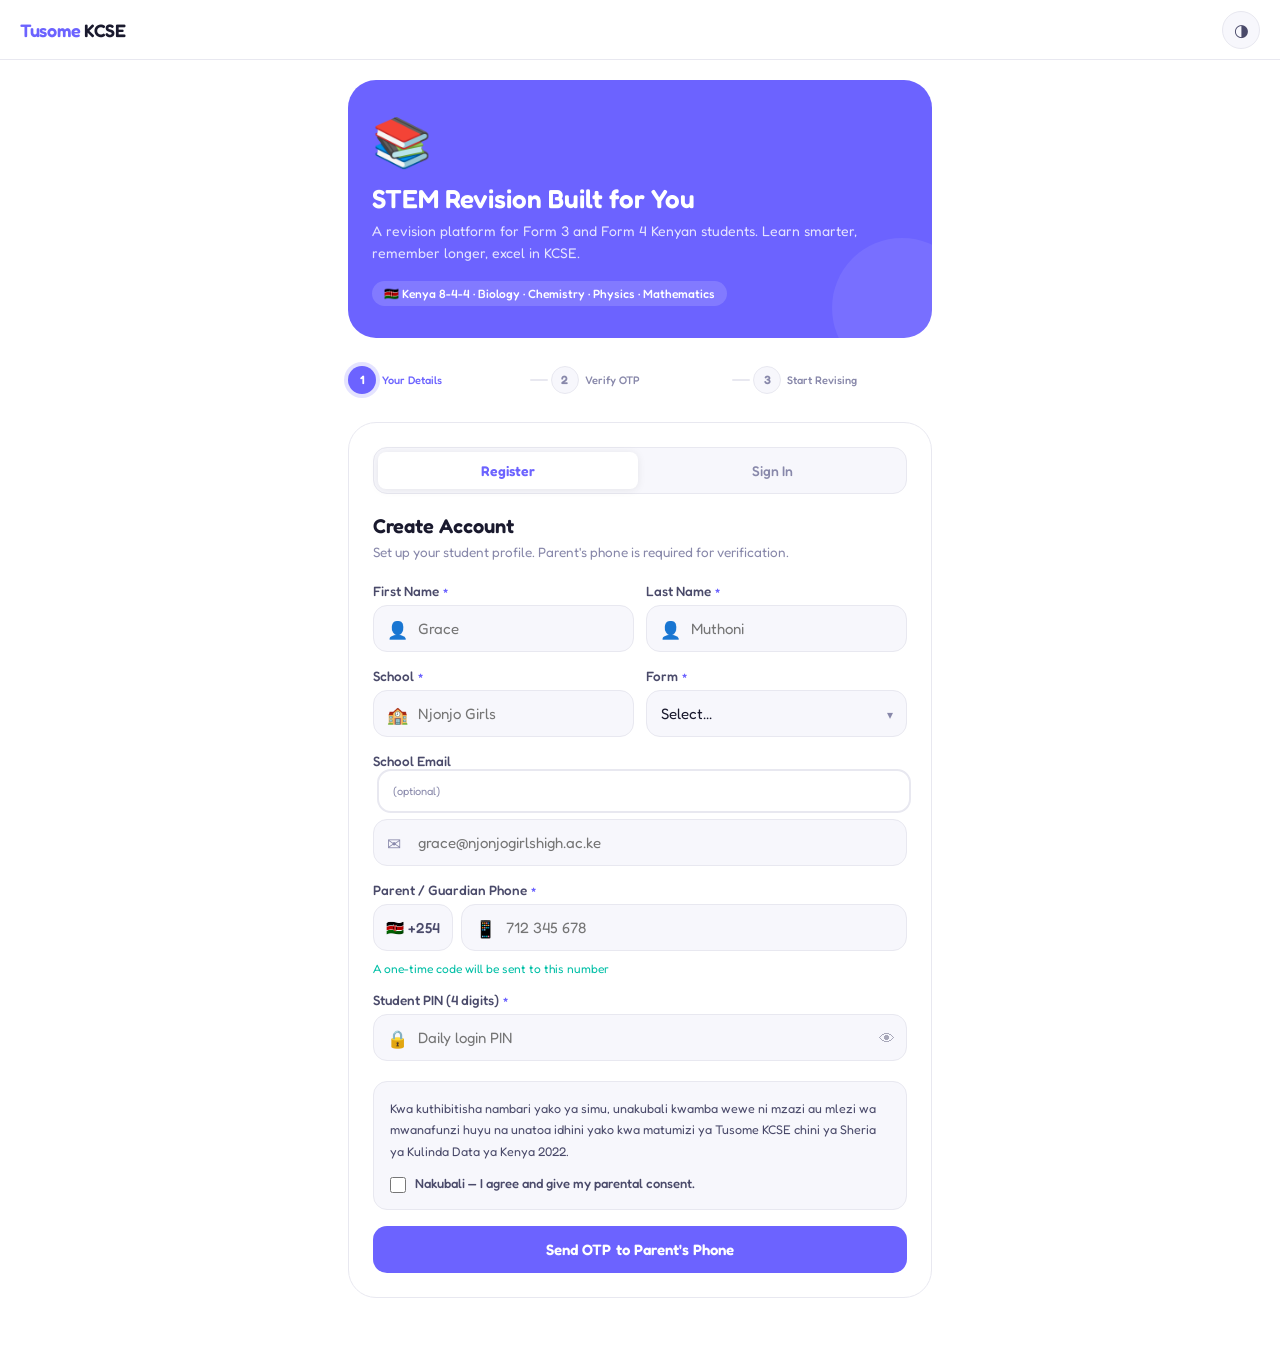
==== commit 8f724e44: "Update index.html" ====
--- a/index.html
+++ b/index.html
@@ -9,7 +9,7 @@
 <meta name="apple-mobile-web-app-status-bar-style" content="default">
 <meta name="apple-mobile-web-app-title" content="Tusome KCSE">
 <link rel="manifest" href="manifest.json">
-<link rel="icon" type="image/svg+xml" href="icons/favicon.svg">
+<link rel="icon" type="image/svg+xml" href="favicon.svg">
 <link rel="apple-touch-icon" href="icons/icon-192.png">
 <title>Tusome KCSE — Login</title>
 <link rel="stylesheet" href="style.css">
@@ -540,5 +540,6 @@
   else if(document.getElementById('pinWrap').style.display!=='none') doLogin();
 });
 </script>
+  <script src="app.js"></script>
 </body>
 </html>
--- a/style.css
+++ b/style.css
@@ -0,0 +1,465 @@
+/* =============================================
+   TUSOME KCSE — Global Styles v2
+   Font: Fredoka | Mobile-first | PWA-ready
+   ============================================= */
+
+@import url('https://fonts.googleapis.com/css2?family=Fredoka:wght@300;400;500;600&display=swap');
+
+/* ---- TOKENS ---- */
+:root {
+  --purple: #6C63FF;
+  --purple-soft: #EEEDff;
+  --teal: #00BFA6;
+  --teal-soft: #E0F7F4;
+  --navy: #1a1a2e;
+  --slate: #4a4a6a;
+  --muted: #8888aa;
+  --border: #e8e8f0;
+  --surface: #f7f7fc;
+  --bg: #ffffff;
+  --red: #FF6B6B;
+  --red-soft: #FFF0F0;
+  --green: #00C896;
+  --green-soft: #E0FAF3;
+  --yellow: #FFB800;
+  --yellow-soft: #FFF8E0;
+
+  --ff: 'Fredoka', sans-serif;
+  --r-sm: 8px;
+  --r-md: 14px;
+  --r-lg: 20px;
+  --r-xl: 28px;
+  --nav-h: 60px;
+  --bn-h: 64px;
+  --shadow: 0 2px 16px rgba(26,26,46,.09);
+  --shadow-md: 0 4px 24px rgba(26,26,46,.13);
+}
+
+/* ---- DARK THEME ---- */
+[data-theme="dark"] {
+  --navy: #f0f0ff;
+  --slate: #b0b0cc;
+  --muted: #6666aa;
+  --border: #2a2a44;
+  --surface: #16162a;
+  --bg: #0e0e1c;
+  --purple-soft: #1e1c44;
+  --teal-soft: #0a2422;
+  --red-soft: #2a1010;
+  --green-soft: #0a2018;
+  --yellow-soft: #2a2000;
+  --shadow: 0 2px 16px rgba(0,0,0,.35);
+}
+
+/* ---- RESET ---- */
+*, *::before, *::after { margin: 0; padding: 0; box-sizing: border-box; }
+html { font-size: 16px; -webkit-font-smoothing: antialiased; scroll-behavior: smooth; }
+body {
+  font-family: var(--ff);
+  background: var(--bg);
+  color: var(--navy);
+  min-height: 100vh;
+  padding-bottom: var(--bn-h);
+  overflow-x: hidden;
+}
+a { text-decoration: none; color: inherit; }
+button { font-family: var(--ff); cursor: pointer; border: none; background: none; }
+input, select, textarea { font-family: var(--ff); }
+
+/* ---- TOP NAV ---- */
+.topnav {
+  position: fixed; top: 0; left: 0; right: 0; z-index: 200;
+  height: var(--nav-h);
+  background: var(--bg);
+  border-bottom: 1px solid var(--border);
+  display: flex; align-items: center;
+  padding: 0 1.25rem; gap: 1rem;
+}
+.topnav-title {
+  font-size: 18px; font-weight: 600;
+  color: var(--purple); flex: 1;
+  letter-spacing: -0.3px;
+}
+.topnav-title span { color: var(--navy); }
+.topnav-actions { display: flex; align-items: center; gap: 8px; }
+.icon-btn {
+  width: 38px; height: 38px; border-radius: 50%;
+  background: var(--surface); border: 1px solid var(--border);
+  display: flex; align-items: center; justify-content: center;
+  font-size: 17px; cursor: pointer; transition: background .2s;
+  color: var(--slate);
+}
+.icon-btn:hover { background: var(--purple-soft); color: var(--purple); }
+
+/* ---- BOTTOM NAV ---- */
+.bottomnav {
+  position: fixed; bottom: 0; left: 0; right: 0; z-index: 200;
+  height: var(--bn-h);
+  background: var(--bg);
+  border-top: 1px solid var(--border);
+  display: flex; align-items: center;
+}
+.bn-item {
+  flex: 1; display: flex; flex-direction: column;
+  align-items: center; justify-content: center;
+  gap: 3px; padding: 8px 0; cursor: pointer;
+  color: var(--muted); transition: color .2s;
+  font-size: 11px; font-weight: 500;
+}
+.bn-item.active { color: var(--purple); }
+.bn-icon {
+  width: 28px; height: 28px; border-radius: 50%;
+  display: flex; align-items: center; justify-content: center;
+  font-size: 18px; transition: all .2s;
+}
+.bn-item.active .bn-icon {
+  background: var(--purple-soft);
+  transform: translateY(-2px);
+}
+
+/* ---- MAIN WRAP ---- */
+.page-wrap {
+  max-width: 480px; margin: 0 auto;
+  padding: calc(var(--nav-h) + 1.25rem) 1.25rem 1.5rem;
+  min-height: 100vh;
+}
+
+/* ---- CARDS ---- */
+.card {
+  background: var(--bg); border-radius: var(--r-lg);
+  border: 1px solid var(--border);
+  padding: 1.25rem;
+  box-shadow: var(--shadow);
+}
+.card-flat {
+  background: var(--surface); border-radius: var(--r-lg);
+  padding: 1.25rem;
+}
+
+/* ---- INPUTS ---- */
+.field { display: flex; flex-direction: column; gap: 6px; }
+.field label { font-size: 13.5px; font-weight: 500; color: var(--slate); }
+.field .req { color: var(--purple); font-size: 11px; margin-left: 4px; }
+.field .opt { color: var(--muted); font-size: 11px; margin-left: 4px; font-weight: 400; }
+.input {
+  width: 100%; padding: 13px 14px;
+  border: 1.5px solid var(--border); border-radius: var(--r-md);
+  background: var(--surface); color: var(--navy);
+  font-size: 15px; outline: none; transition: border .2s, box-shadow .2s;
+}
+.input:focus {
+  border-color: var(--purple);
+  box-shadow: 0 0 0 3px rgba(108,99,255,.12);
+  background: var(--bg);
+}
+.input-icon { position: relative; }
+.input-icon .input { padding-left: 44px; }
+.input-icon .ico {
+  position: absolute; left: 14px; top: 50%; transform: translateY(-50%);
+  color: var(--muted); font-size: 17px; pointer-events: none;
+}
+select.input { appearance: none; -webkit-appearance: none; cursor: pointer; }
+.sel-wrap { position: relative; }
+.sel-wrap::after {
+  content: '▾'; position: absolute; right: 14px; top: 50%;
+  transform: translateY(-50%); color: var(--muted); font-size: 12px;
+  pointer-events: none;
+}
+
+/* ---- BUTTONS ---- */
+.btn {
+  display: inline-flex; align-items: center; justify-content: center;
+  gap: 8px; padding: 14px 24px;
+  border-radius: var(--r-md); font-size: 15px; font-weight: 600;
+  cursor: pointer; transition: all .2s; width: 100%;
+  letter-spacing: 0.1px;
+}
+.btn-primary { background: var(--purple); color: #fff; }
+.btn-primary:hover { background: #5a52e0; transform: translateY(-1px); box-shadow: 0 4px 16px rgba(108,99,255,.3); }
+.btn-primary:active { transform: translateY(0); }
+.btn-secondary { background: var(--surface); color: var(--purple); border: 1.5px solid var(--purple); }
+.btn-secondary:hover { background: var(--purple-soft); }
+.btn-teal { background: var(--teal); color: #fff; }
+.btn-teal:hover { background: #00a892; transform: translateY(-1px); }
+.btn-ghost { background: transparent; color: var(--slate); border: 1.5px solid var(--border); }
+.btn-ghost:hover { background: var(--surface); }
+.btn-sm { padding: 9px 18px; font-size: 14px; }
+.btn:disabled { opacity: .55; cursor: not-allowed; transform: none !important; box-shadow: none !important; }
+
+/* ---- BADGE/CHIP ---- */
+.chip {
+  display: inline-flex; align-items: center; gap: 5px;
+  padding: 5px 12px; border-radius: 50px;
+  font-size: 12.5px; font-weight: 500;
+}
+.chip-purple { background: var(--purple-soft); color: var(--purple); }
+.chip-teal   { background: var(--teal-soft);   color: var(--teal); }
+.chip-green  { background: var(--green-soft);  color: var(--green); }
+.chip-yellow { background: var(--yellow-soft); color: var(--yellow); }
+.chip-red    { background: var(--red-soft);    color: var(--red); }
+.chip-gray   { background: var(--surface);     color: var(--slate); border: 1px solid var(--border); }
+
+/* ---- SECTION LABEL ---- */
+.sec-label {
+  font-size: 12px; font-weight: 500; color: var(--muted);
+  text-transform: uppercase; letter-spacing: .8px;
+  margin-bottom: .65rem;
+}
+
+/* ---- DIVIDER ---- */
+.divider { height: 1px; background: var(--border); margin: 1.25rem 0; }
+.or-divider {
+  display: flex; align-items: center; gap: 10px;
+  color: var(--muted); font-size: 13px; margin: 1.1rem 0;
+}
+.or-divider::before, .or-divider::after { content: ''; flex: 1; height: 1px; background: var(--border); }
+
+/* ---- PROGRESS BAR ---- */
+.progress-bar { height: 8px; border-radius: 99px; background: var(--border); overflow: hidden; }
+.progress-fill {
+  height: 100%; border-radius: 99px;
+  background: var(--purple); transition: width .6s cubic-bezier(.4,0,.2,1);
+}
+.progress-fill.teal { background: var(--teal); }
+
+/* ---- TOAST ---- */
+.toast {
+  position: fixed; bottom: calc(var(--bn-h) + 12px); left: 1.25rem; right: 1.25rem;
+  padding: 13px 18px; border-radius: var(--r-md);
+  font-size: 14px; font-weight: 500;
+  transform: translateY(20px); opacity: 0;
+  transition: all .3s cubic-bezier(.4,0,.2,1);
+  z-index: 999; pointer-events: none;
+  background: var(--navy); color: #fff;
+  box-shadow: var(--shadow-md);
+}
+.toast.show { transform: translateY(0); opacity: 1; }
+.toast-error   { background: var(--red); }
+.toast-success { background: var(--green); }
+
+/* ---- OFF-CANVAS ---- */
+.overlay {
+  position: fixed; inset: 0; background: rgba(0,0,0,.4);
+  z-index: 300; opacity: 0; pointer-events: none; transition: opacity .3s;
+}
+.overlay.show { opacity: 1; pointer-events: all; }
+.off-canvas {
+  position: fixed; top: 0; right: -100%; bottom: 0;
+  width: min(320px, 85vw); background: var(--bg);
+  z-index: 400; transition: right .3s cubic-bezier(.4,0,.2,1);
+  display: flex; flex-direction: column;
+  box-shadow: -4px 0 32px rgba(0,0,0,.15);
+}
+.off-canvas.open { right: 0; }
+.off-canvas-left {
+  left: -100%; right: auto;
+  box-shadow: 4px 0 32px rgba(0,0,0,.15);
+}
+.off-canvas-left.open { left: 0; right: auto; }
+.oc-header {
+  padding: 1.25rem; border-bottom: 1px solid var(--border);
+  display: flex; align-items: center; justify-content: space-between;
+}
+.oc-title { font-size: 17px; font-weight: 600; color: var(--navy); }
+.oc-close {
+  width: 32px; height: 32px; border-radius: 50%;
+  background: var(--surface); border: 1px solid var(--border);
+  display: flex; align-items: center; justify-content: center;
+  font-size: 18px; cursor: pointer; color: var(--slate);
+}
+.oc-body { flex: 1; overflow-y: auto; padding: 1.25rem; }
+
+/* ---- SKELETON LOADER ---- */
+.skeleton {
+  border-radius: var(--r-sm);
+  background: linear-gradient(90deg, var(--surface) 25%, var(--border) 50%, var(--surface) 75%);
+  background-size: 200% 100%;
+  animation: shimmer 1.4s infinite;
+}
+@keyframes shimmer { 0%{background-position:200% 0} 100%{background-position:-200% 0} }
+
+/* ---- LOADING DOTS ---- */
+.loading-dots { display: flex; gap: 5px; align-items: center; justify-content: center; }
+.ld {
+  width: 9px; height: 9px; border-radius: 50%;
+  animation: bounce 1.2s infinite;
+}
+.ld:nth-child(1) { background: var(--purple); }
+.ld:nth-child(2) { background: var(--teal); animation-delay: .2s; }
+.ld:nth-child(3) { background: var(--purple); animation-delay: .4s; }
+@keyframes bounce { 0%,100%{transform:translateY(0)} 50%{transform:translateY(-8px)} }
+
+/* ---- OTP BOXES ---- */
+.otp-row { display: flex; gap: 10px; justify-content: center; }
+.otp-box {
+  width: 60px; height: 68px; border: 2px solid var(--border);
+  border-radius: var(--r-md); background: var(--surface);
+  font-size: 26px; font-weight: 600; text-align: center;
+  color: var(--navy); outline: none; transition: all .2s;
+}
+.otp-box:focus { border-color: var(--purple); background: var(--bg); box-shadow: 0 0 0 3px rgba(108,99,255,.12); }
+.otp-box.filled { border-color: var(--purple); }
+
+/* ---- ANIMATIONS ---- */
+.fade-in { animation: fadeIn .35s ease both; }
+@keyframes fadeIn { from{opacity:0;transform:translateY(10px)} to{opacity:1;transform:none} }
+.slide-up { animation: slideUp .4s cubic-bezier(.4,0,.2,1) both; }
+@keyframes slideUp { from{opacity:0;transform:translateY(24px)} to{opacity:1;transform:none} }
+
+/* ---- CAROUSEL ---- */
+.carousel-wrap { overflow: hidden; position: relative; }
+.carousel-track {
+  display: flex; gap: 1rem;
+  transition: transform .4s cubic-bezier(.4,0,.2,1);
+  will-change: transform;
+}
+.carousel-slide { flex: 0 0 calc(100% - 2rem); }
+.carousel-dots { display: flex; gap: 6px; justify-content: center; margin-top: 1rem; }
+.c-dot {
+  width: 8px; height: 8px; border-radius: 50%;
+  background: var(--border); cursor: pointer; transition: all .2s;
+}
+.c-dot.active { width: 24px; border-radius: 4px; background: var(--purple); }
+
+/* ---- SUBJECT BUTTONS ---- */
+.subj-grid { display: grid; grid-template-columns: 1fr 1fr; gap: .75rem; }
+.subj-btn {
+  padding: 1rem .75rem; border-radius: var(--r-md);
+  border: 2px solid var(--border); background: var(--surface);
+  cursor: pointer; text-align: center; transition: all .2s;
+}
+.subj-btn:hover { border-color: var(--purple); background: var(--purple-soft); }
+.subj-btn.sel { border-color: var(--purple); background: var(--purple-soft); }
+.subj-btn .sb-icon { font-size: 26px; margin-bottom: 5px; display: block; }
+.subj-btn .sb-name { font-size: 13.5px; font-weight: 500; color: var(--navy); }
+.subj-btn.sel .sb-name { color: var(--purple); font-weight: 600; }
+
+/* ---- QUIZ OPTIONS ---- */
+.opt-list { display: flex; flex-direction: column; gap: .65rem; }
+.opt {
+  display: flex; align-items: center; gap: 12px;
+  padding: 13px 14px; border-radius: var(--r-md);
+  border: 2px solid var(--border); background: var(--bg);
+  cursor: pointer; transition: all .2s; text-align: left; width: 100%;
+}
+.opt:hover:not(:disabled) { border-color: var(--purple); background: var(--purple-soft); }
+.opt.selected { border-color: var(--purple); background: var(--purple-soft); }
+.opt.correct  { border-color: var(--green);  background: var(--green-soft); pointer-events: none; }
+.opt.wrong    { border-color: var(--red);    background: var(--red-soft);   pointer-events: none; }
+.opt.reveal   { border-color: var(--green);  background: var(--green-soft); pointer-events: none; }
+.opt-letter {
+  width: 30px; height: 30px; border-radius: 50%; flex-shrink: 0;
+  display: flex; align-items: center; justify-content: center;
+  font-size: 13px; font-weight: 600;
+  background: var(--border); color: var(--slate); transition: all .2s;
+}
+.opt.selected .opt-letter { background: var(--purple); color: #fff; }
+.opt.correct  .opt-letter { background: var(--green);  color: #fff; }
+.opt.wrong    .opt-letter { background: var(--red);    color: #fff; }
+.opt.reveal   .opt-letter { background: var(--green);  color: #fff; }
+.opt-text { font-size: 14.5px; color: var(--navy); flex: 1; }
+
+/* ---- CHAT BUBBLES ---- */
+.chat-wrap { display: flex; flex-direction: column; gap: .85rem; }
+.msg { display: flex; gap: 9px; align-items: flex-start; animation: fadeIn .3s ease; }
+.msg.student { flex-direction: row-reverse; }
+.msg-av {
+  width: 34px; height: 34px; border-radius: 50%; flex-shrink: 0;
+  display: flex; align-items: center; justify-content: center;
+  font-size: 14px; font-weight: 600;
+}
+.msg-guardian .msg-av { background: var(--purple-soft); color: var(--purple); }
+.msg-student  .msg-av { background: var(--purple); color: #fff; }
+.msg-bubble {
+  max-width: 80%; padding: 11px 14px; border-radius: 16px;
+  font-size: 14px; line-height: 1.65;
+}
+.msg-guardian .msg-bubble {
+  background: var(--surface); border: 1px solid var(--border);
+  color: var(--navy); border-radius: 4px 16px 16px 16px;
+}
+.msg-student .msg-bubble {
+  background: var(--purple); color: #fff;
+  border-radius: 16px 4px 16px 16px;
+}
+
+/* ---- INSTALL BANNER ---- */
+.install-banner {
+  display: none; align-items: center; gap: 12px;
+  background: var(--purple-soft); border: 1px solid rgba(108,99,255,.2);
+  border-radius: var(--r-md); padding: 12px 14px; margin-bottom: 1rem;
+}
+.install-banner.show { display: flex; }
+
+/* ---- OFFLINE BADGE ---- */
+.offline-badge {
+  display: none; align-items: center; gap: 7px;
+  background: var(--yellow-soft); border: 1px solid var(--yellow);
+  border-radius: 50px; padding: 5px 14px;
+  font-size: 12px; font-weight: 500; color: #8B6914;
+}
+.offline-badge.show { display: inline-flex; }
+
+/* ---- STEP INDICATOR ---- */
+.steps { display: flex; align-items: center; margin-bottom: 1.75rem; }
+.step-item { display: flex; align-items: center; gap: 6px; flex: 1; }
+.step-circle {
+  width: 28px; height: 28px; border-radius: 50%;
+  display: flex; align-items: center; justify-content: center;
+  font-size: 12px; font-weight: 600; flex-shrink: 0; transition: all .3s;
+}
+.step-item.done   .step-circle { background: var(--teal);   color: #fff; }
+.step-item.active .step-circle { background: var(--purple); color: #fff; box-shadow: 0 0 0 4px rgba(108,99,255,.18); }
+.step-item.idle   .step-circle { background: var(--surface); color: var(--muted); border: 1.5px solid var(--border); }
+.step-label { font-size: 11px; font-weight: 500; }
+.step-item.done   .step-label { color: var(--teal); }
+.step-item.active .step-label { color: var(--purple); }
+.step-item.idle   .step-label { color: var(--muted); }
+.step-line { flex: none; width: 18px; height: 2px; background: var(--border); margin: 0 3px; border-radius: 99px; transition: background .3s; }
+.step-line.done { background: var(--teal); }
+
+/* ---- PROFILE AVATAR ---- */
+.profile-av {
+  width: 72px; height: 72px; border-radius: 50%;
+  background: var(--purple-soft);
+  display: flex; align-items: center; justify-content: center;
+  font-size: 28px; font-weight: 600; color: var(--purple);
+  border: 3px solid var(--purple); flex-shrink: 0;
+}
+.profile-av-lg {
+  width: 88px; height: 88px; font-size: 34px;
+  border: 3px solid var(--purple);
+}
+
+/* ---- SETTINGS LIST ---- */
+.settings-list { display: flex; flex-direction: column; gap: .5rem; }
+.settings-item {
+  display: flex; align-items: center; gap: 12px;
+  padding: .9rem 1rem; border-radius: var(--r-md);
+  background: var(--surface); cursor: pointer; transition: background .2s;
+}
+.settings-item:hover { background: var(--purple-soft); }
+.settings-icon {
+  width: 36px; height: 36px; border-radius: var(--r-sm);
+  background: var(--bg); border: 1px solid var(--border);
+  display: flex; align-items: center; justify-content: center;
+  font-size: 17px; flex-shrink: 0;
+}
+.settings-label { flex: 1; font-size: 14.5px; font-weight: 500; color: var(--navy); }
+.settings-sub { font-size: 12px; color: var(--muted); margin-top: 1px; }
+.settings-arrow { color: var(--muted); font-size: 16px; }
+
+/* ---- RESPONSIVE — tablet up ---- */
+@media (min-width: 520px) {
+  .page-wrap { padding-left: 1.75rem; padding-right: 1.75rem; }
+}
+@media (min-width: 768px) {
+  body { padding-bottom: 0; }
+  .bottomnav { display: none; }
+  .page-wrap { max-width: 640px; padding-bottom: 2rem; }
+}
+
+/* ---- REDUCED MOTION ---- */
+@media (prefers-reduced-motion: reduce) {
+  *, *::before, *::after { animation-duration: .01ms !important; transition-duration: .01ms !important; }
+}
